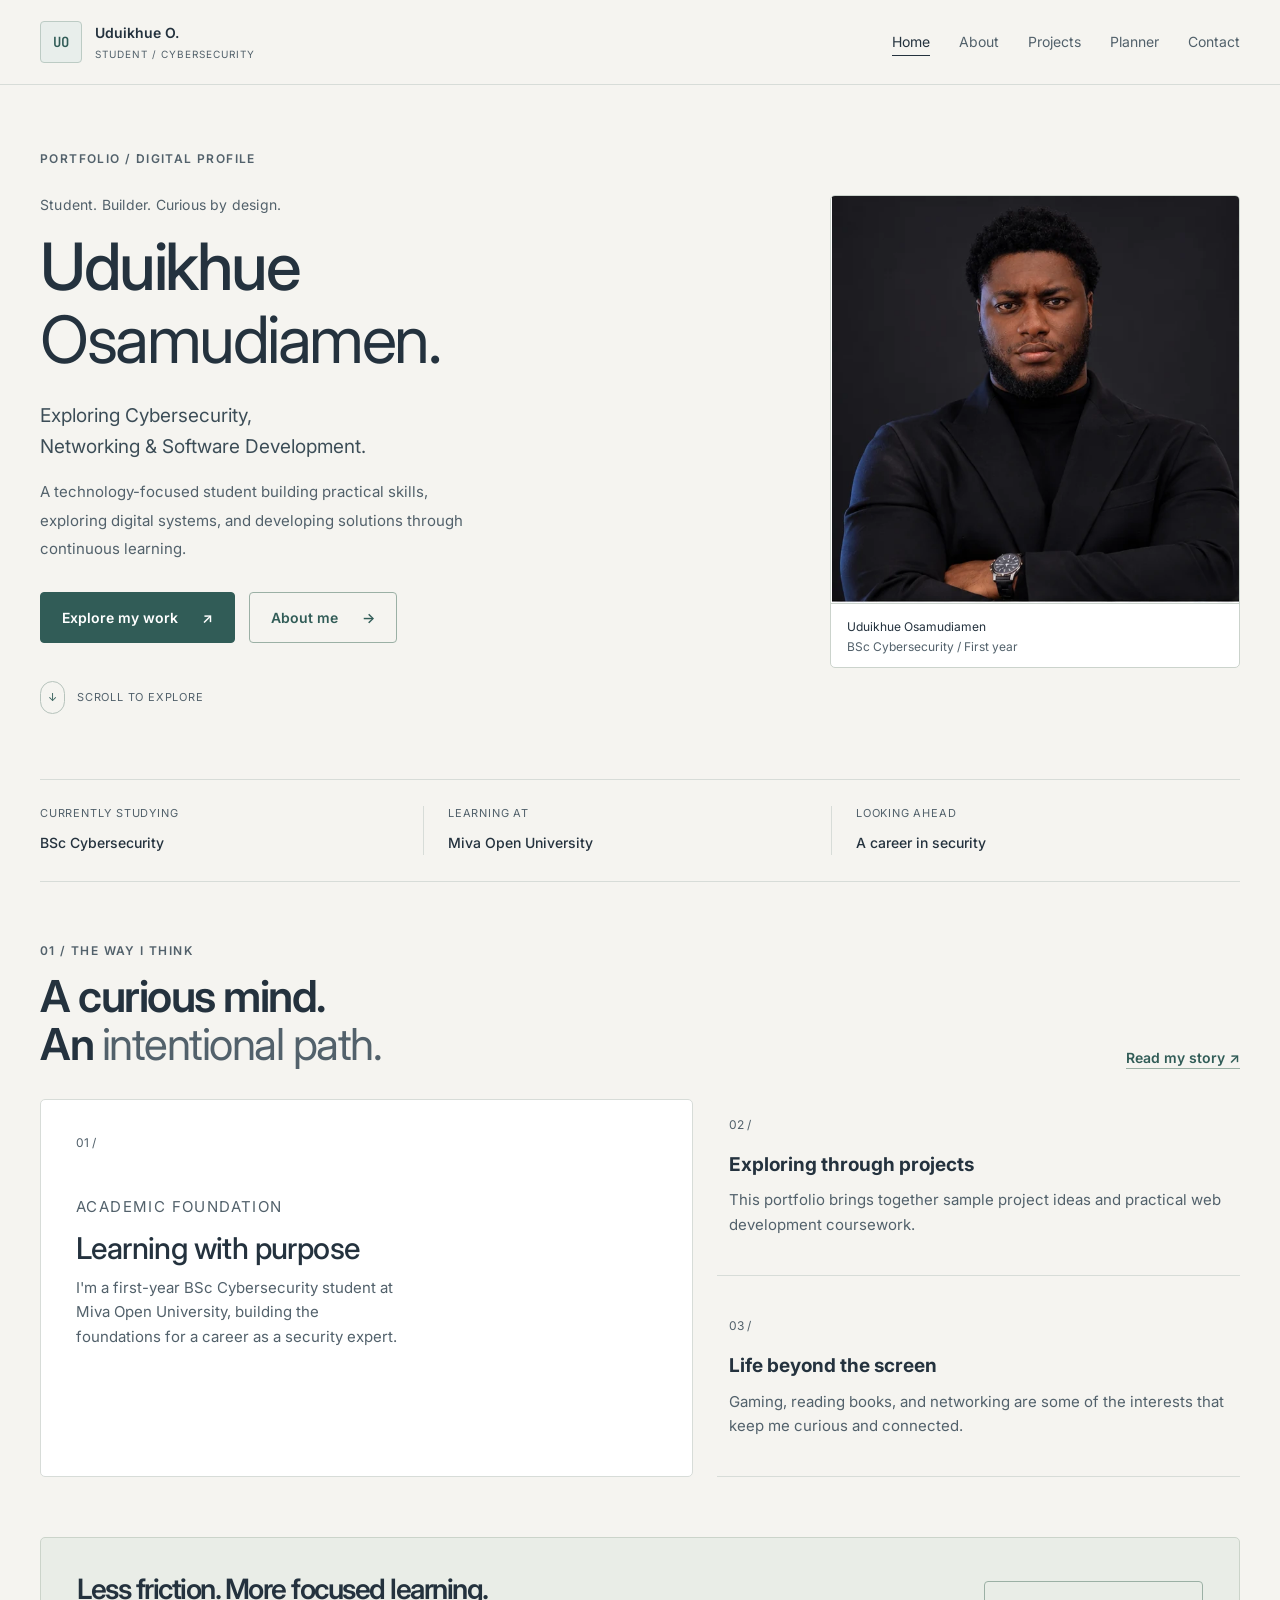
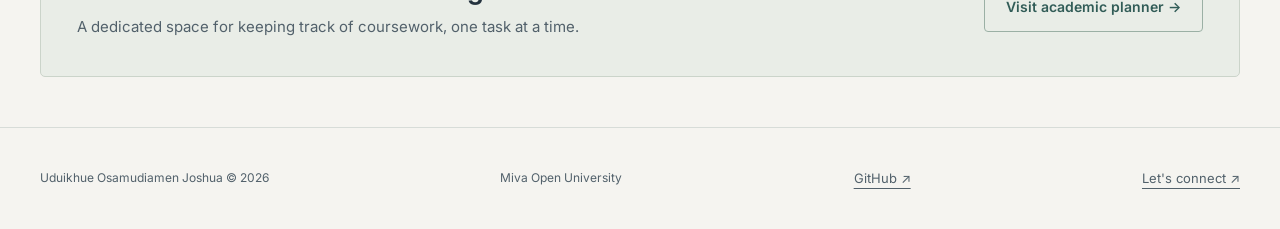
==== index.html @ ddacf97d "Apply a restrained mature portfolio theme while preserving functions" ====
<!DOCTYPE html>
<html lang="en">
  <head>
    <meta charset="UTF-8">
    <meta name="viewport" content="width=device-width, initial-scale=1">
    <meta name="description" content="Meet Uduikhue Osamudiamen Joshua, a cybersecurity student exploring networking and software development.">
    <title>
      Home | Joshua Uduikhue
    </title>
    <link rel="icon" href="assets/favicon.svg" type="image/svg+xml">
    <link rel="canonical" href="https://mylesarc.github.io/uduikhue-portfolio/">
    <meta name="theme-color" content="#f5f4f0">
    <meta property="og:type" content="website">
    <meta property="og:site_name" content="Uduikhue Osamudiamen">
    <meta property="og:title" content="Home | Joshua Uduikhue">
    <meta property="og:description" content="Meet Uduikhue Osamudiamen Joshua, a cybersecurity student exploring networking and software development.">
    <meta property="og:url" content="https://mylesarc.github.io/uduikhue-portfolio/">
    <meta property="og:image" content="https://mylesarc.github.io/uduikhue-portfolio/assets/images/social-preview.png">
    <meta property="og:image:width" content="1200">
    <meta property="og:image:height" content="630">
    <meta property="og:image:alt" content="Uduikhue Osamudiamen — Cybersecurity, Networking and Development">
    <meta name="twitter:card" content="summary_large_image">
    <link rel="stylesheet" href="css/styles.css">
    <link rel="stylesheet" href="css/tech-theme.css?v=20261102b">
    <script src="js/main.js?v=20261102b" defer>
    </script>
    <link rel="stylesheet" href="css/mature-theme.css?v=20261102">
  </head>
  <body class="page-home">
    <a class="skip" href="#main">
      Skip to content
    </a>
    <header class="site-header">
      <div class="wrap header-inner">
        <a class="brand" href="index.html">
          <span class="brand-mark" aria-hidden="true">
            UO
          </span>
          <span>
            <strong>
              Uduikhue O.
            </strong>
            <small>
              Student / Cybersecurity
            </small>
          </span>
        </a>
        <button class="menu-toggle" type="button" aria-expanded="false" aria-controls="navigation">
          Menu
        </button>
        <nav id="navigation" aria-label="Main navigation">
          <a href="index.html" aria-current="page">
            Home
          </a>
          <a href="about.html">
            About
          </a>
          <a href="projects.html">
            Projects
          </a>
          <a href="planner.html">
            Planner
          </a>
          <a href="contact.html">
            Contact
          </a>
        </nav>
      </div>
    </header>
    <main id="main" class="wrap" tabindex="-1">
      <section class="hero tech-hero" aria-labelledby="hero-title">
        <div class="hero-copy">
          <p class="eyebrow">Portfolio / Digital profile</p>
          <p class="intro-name">Student. Builder. Curious by design.</p>
          <h1 id="hero-title">Uduikhue<br><em>Osamudiamen.</em></h1>
          <p class="hero-statement">Exploring Cybersecurity,<br>Networking &amp; Software Development.</p>
          <p class="hero-description">A technology-focused student building practical skills, exploring digital systems, and developing solutions through continuous learning.</p>
          <div class="actions">
            <a class="button" href="projects.html">Explore my work <span aria-hidden="true">&nearr;</span></a>
            <a class="button secondary" href="about.html">About me <span aria-hidden="true">&rarr;</span></a>
          </div>
          <a class="scroll-cue" href="#profile-overview"><span aria-hidden="true">&darr;</span> Scroll to explore</a>
        </div>
        <div class="hero-visual portrait-hero-wrap">
          <div class="portrait-coordinate" aria-hidden="true">PROFILE_01 <span>PERSONAL / 2026</span></div>
          <figure class="portrait-photo hero-portrait">
            <img src="assets/images/portraits/formal-studio.webp" srcset="assets/images/portraits/formal-studio-320.webp 320w, assets/images/portraits/formal-studio.webp 627w" sizes="(max-width: 700px) 90vw, 410px" alt="Portrait of Uduikhue Osamudiamen Joshua in a black blazer, arms folded." width="627" height="627" fetchpriority="high" decoding="async">
            <figcaption><span>Uduikhue Osamudiamen</span><small>BSc Cybersecurity / First year</small></figcaption>
          </figure>
</div>
      </section>
      <div class="meta-strip" id="profile-overview">
        <div>
          <small>
            Currently studying
          </small>
          <strong>
            BSc Cybersecurity
          </strong>
        </div>
        <div>
          <small>
            Learning at
          </small>
          <strong>
            Miva Open University
          </strong>
        </div>
        <div>
          <small>
            Looking ahead
          </small>
          <strong>
            A career in security
          </strong>
        </div>
      </div>
      <section class="section home-explore">
        <div class="section-heading">
          <div>
            <p class="eyebrow">
              01 / The way I think
            </p>
            <h2>
              A curious mind.
              <br>
              An
              <em>
                intentional path.
              </em>
            </h2>
          </div>
          <a class="text-link" href="about.html">
            Read my story
            &nearr;
          </a>
        </div>
        <div class="cards home-bento">
          <article class="card">
            <div class="card-body">
              <div class="card-number">
                01 /
              </div>
              <p class="tile-label">Academic foundation</p>
              <h3>
                Learning with purpose
              </h3>
              <p>
                I'm a first-year BSc Cybersecurity student at Miva Open University, building the foundations for a career as a security expert.
              </p>
            </div>
          </article>
          <article class="card">
            <div class="card-body">
              <div class="card-number">
                02 /
              </div>
              <h3>
                Exploring through projects
              </h3>
              <p>
                This portfolio brings together sample project ideas and practical web development coursework.
              </p>
            </div>
          </article>
          <article class="card">
            <div class="card-body">
              <div class="card-number">
                03 /
              </div>
              <h3>
                Life beyond the screen
              </h3>
              <p>
                Gaming, reading books, and networking are some of the interests that keep me curious and connected.
              </p>
            </div>
          </article>
        </div>
      </section>
      <aside class="callout bottom-space">
        <div>
          <h2>
            Less friction. More focused learning.
          </h2>
          <p>
            A dedicated space for keeping track of coursework, one task at a time.
          </p>
        </div>
        <a class="button" href="planner.html">
          Visit academic planner
          &rarr;
        </a>
      </aside>
    </main>
    <footer class="site-footer">
      <div class="wrap footer-inner">
        <span>
          Uduikhue Osamudiamen Joshua
          &copy;
          2026
        </span>
        <span>
          Miva Open University
        </span>
        <a href="https://github.com/Mylesarc/uduikhue-portfolio" aria-label="View portfolio source on GitHub">GitHub &nearr;</a>
        <a href="contact.html">
          Let's connect
          &nearr;
        </a>
      </div>
    </footer>
  </body>
</html>
---- css/styles.css ----
@font-face {
  font-family: 'Inter';
  src: url('../assets/fonts/Inter-Variable.ttf') format('truetype');
  font-weight: 100 900;
  font-style: normal;
  font-display: swap;
}
@font-face {
  font-family: 'Space Grotesk';
  src: url('../assets/fonts/SpaceGrotesk-Variable.ttf') format('truetype');
  font-weight: 300 700;
  font-style: normal;
  font-display: swap;
}
:root {
  --paper:#f8f7f2;
  --ink:#142f36;
  --muted:#57696c;
  --teal:#12695c;
  --mint:#dcebe4;
  --line:#d9dfd9;
  --white:#fffefa;
  --heading:'Space Grotesk','Segoe UI',Arial,sans-serif;
  --sans:'Inter','Segoe UI',Arial,sans-serif;
}
* {
  box-sizing:border-box;
}
html {
  scroll-behavior:smooth;
}
body {
  margin:0;
  background:var(--paper);
  color:var(--ink);
  font-family:var(--sans);
  line-height:1.65;
}
a {
  color:var(--teal);
  text-underline-offset:5px;
}
button,input,textarea {
  font:inherit;
}
button,a,input,textarea {
  touch-action:manipulation;
}
a:focus-visible,button:focus-visible,input:focus-visible,textarea:focus-visible,summary:focus-visible {
  outline:3px solid #b66529;
  outline-offset:5px;
}
img {
  max-width:100%;
  display:block;
}
button {
  cursor:pointer;
}
button:disabled {
  cursor:not-allowed;
  opacity:.6;
}
.wrap {
  width:min(1160px,calc(100% - 64px));
  margin:auto;
}
.skip {
  position:absolute;
  top:-80px;
  background:var(--ink);
  color:white;
  padding:12px;
  z-index:10;
}
.skip:focus {
  top:8px;
}
.site-header {
  border-bottom:1px solid var(--line);
}
.header-inner {
  min-height:100px;
  display:flex;
  align-items:center;
  justify-content:space-between;
  gap:24px;
}
.brand {
  display:flex;
  align-items:center;
  gap:12px;
  text-decoration:none;
  color:var(--ink);
  line-height:1.3;
}
.brand-mark {
  width:42px;
  height:42px;
  border:1px solid var(--ink);
  display:grid;
  place-items:center;
  font-family:var(--heading);
  font-size:23px;
  border-radius:50%;
}
.brand strong {
  display:block;
  font-size:15px;
}
.brand small {
  font-size:11px;
  letter-spacing:1.4px;
  text-transform:uppercase;
  color:var(--muted);
}
nav {
  display:flex;
  gap:29px;
  align-items:center;
}
nav a {
  font-size:13px;
  text-decoration:none;
  color:var(--muted);
  padding:12px 0;
}
nav a:hover,nav a[aria-current] {
  color:var(--teal);
}
nav a[aria-current] {
  box-shadow:0 2px var(--teal);
}
.menu-toggle {
  display:none;
  border:1px solid var(--line);
  padding:8px 14px;
  background:transparent;
  border-radius:4px;
}
.eyebrow {
  font-size:11px;
  font-weight:700;
  text-transform:uppercase;
  letter-spacing:2px;
  color:var(--teal);
  display:flex;
  align-items:center;
  gap:10px;
}
.eyebrow:before {
  content:'';
  width:24px;
  height:1px;
  background:currentColor;
}
h1,h2,h3,p {
  margin-top:0;
}
h1,h2 {
  font-family:var(--heading);
  font-weight:400;
  line-height:1.1;
  letter-spacing:-1.8px;
}
h1 {
  font-size:clamp(42px,5.8vw,76px);
  margin-bottom:25px;
}
h1 em,h2 em {
  color:var(--teal);
  font-weight:400;
}
h2 {
  font-size:clamp(32px,3.7vw,47px);
  margin-bottom:20px;
}
h3 {
  font-size:19px;
  line-height:1.4;
}
p {
  color:var(--muted);
}
.lead {
  font-size:17px;
  max-width:620px;
  line-height:1.8;
}
.hero {
  display:grid;
  grid-template-columns:1.23fr 1fr;
  gap:76px;
  align-items:center;
  padding:70px 0 66px;
}
.hero h1 {
  max-width:650px;
}
.hero .intro-name {
  font-size:13px;
  color:var(--ink);
  margin-bottom:18px;
}
.hero .lead {
  max-width:510px;
}
.actions {
  display:flex;
  flex-wrap:wrap;
  gap:14px;
  margin-top:30px;
}
.button {
  display:inline-flex;
  align-items:center;
  justify-content:center;
  gap:24px;
  padding:13px 22px;
  background:var(--teal);
  color:white;
  border:1px solid var(--teal);
  border-radius:3px;
  font-size:13px;
  font-weight:600;
  text-decoration:none;
  transition:background .2s,transform .2s;
}
.button:hover {
  background:#0b5147;
  transform:translateY(-2px);
}
.button.secondary {
  background:transparent;
  color:var(--ink);
  border-color:#bdc9c2;
}
.button.secondary:hover {
  background:var(--mint);
}
.portrait-frame {
  background:#e4e9df;
  padding:25px 25px 0;
  border-radius:150px 150px 4px 4px;
  position:relative;
  overflow:hidden;
}
.portrait-frame img {
  width:100%;
  height:350px;
  object-fit:contain;
}
.portrait-caption {
  background:var(--ink);
  padding:19px 20px;
  color:white;
  margin:0 -25px;
  display:flex;
  align-items:center;
  justify-content:space-between;
  gap:12px;
  font-size:12px;
}
.portrait-caption small {
  display:block;
  color:#b9d1c8;
  font-size:10px;
  letter-spacing:1px;
  text-transform:uppercase;
}
.status-dot {
  width:8px;
  height:8px;
  background:#a9cfb5;
  border-radius:50%;
  display:inline-block;
  margin-right:6px;
}
.meta-strip {
  display:grid;
  grid-template-columns:repeat(3,1fr);
  border-top:1px solid var(--line);
  border-bottom:1px solid var(--line);
  padding:25px 0;
  gap:24px;
}
.meta-strip small {
  display:block;
  text-transform:uppercase;
  letter-spacing:1.6px;
  font-size:10px;
  color:var(--muted);
  margin-bottom:4px;
}
.meta-strip strong {
  font-weight:500;
  font-size:14px;
}
.section {
  padding:66px 0;
}
.section-heading {
  display:flex;
  align-items:end;
  justify-content:space-between;
  gap:24px;
  margin-bottom:30px;
}
.section-heading h2 {
  margin-bottom:0;
}
.text-link {
  font-size:13px;
  font-weight:600;
}
.cards {
  display:grid;
  grid-template-columns:repeat(3,1fr);
  gap:24px;
}
.card {
  border:1px solid var(--line);
  background:var(--white);
  border-radius:5px;
  overflow:hidden;
}
.card-body {
  padding:24px;
}
.card-body h3 {
  margin-bottom:10px;
}
.card p {
  font-size:14px;
}
.card img {
  width:100%;
  height:auto;
  aspect-ratio:16/10;
  object-fit:cover;
}
.tag {
  display:inline-block;
  font-size:10px;
  letter-spacing:1px;
  text-transform:uppercase;
  color:var(--teal);
  background:var(--mint);
  padding:4px 8px;
  border-radius:2px;
  margin-bottom:15px;
}
.card-number {
  font-family:var(--heading);
  font-size:30px;
  color:#7c9488;
  margin-bottom:18px;
}
.callout {
  background:var(--ink);
  color:white;
  padding:42px;
  display:flex;
  align-items:center;
  justify-content:space-between;
  gap:24px;
  border-radius:5px;
}
.callout h2 {
  font-size:34px;
  color:white;
  margin-bottom:10px;
}
.callout p {
  color:#c5d5cf;
  margin:0;
  max-width:600px;
}
.callout .button {
  background:#dfede5;
  color:var(--ink);
  border-color:#dfede5;
  white-space:nowrap;
}
.site-footer {
  border-top:1px solid var(--line);
  margin-top:44px;
  padding:28px 0;
}
.footer-inner {
  display:flex;
  justify-content:space-between;
  align-items:center;
  gap:20px;
  font-size:11px;
  color:var(--muted);
}
.footer-inner a {
  color:inherit;
}
.page-intro {
  padding:56px 0 40px;
  max-width:800px;
}
.page-intro h1 {
  font-size:clamp(42px,5vw,62px);
}
.page-intro .lead {
  margin-bottom:0;
}
.two-column {
  display:grid;
  grid-template-columns:1.5fr 1fr;
  gap:48px;
}
.panel {
  background:var(--white);
  border:1px solid var(--line);
  border-radius:5px;
  padding:30px;
}
.panel h2 {
  font-size:29px;
  letter-spacing:-.8px;
}
.panel+.panel {
  margin-top:24px;
}
.plain-list {
  padding-left:20px;
  color:var(--muted);
}
.plain-list li {
  margin:9px 0;
}
.skill-list {
  display:flex;
  flex-wrap:wrap;
  gap:8px;
  list-style:none;
  padding:0;
}
.skill-list li {
  border:1px solid var(--line);
  padding:6px 12px;
  font-size:12px;
  border-radius:3px;
}
.note {
  font-size:12px;
  border-left:2px solid #a17c3d;
  padding:8px 14px;
  background:#f4efe4;
  color:#6a5839;
}
.table-wrap {
  overflow-x:auto;
}
table {
  border-collapse:collapse;
  width:100%;
  font-size:13px;
}
caption {
  text-align:left;
  color:var(--muted);
  padding-bottom:15px;
}
th,td {
  text-align:left;
  border-bottom:1px solid var(--line);
  padding:14px 12px;
  vertical-align:top;
}
th {
  color:var(--teal);
  font-size:11px;
  text-transform:uppercase;
  letter-spacing:.7px;
}
audio {
  width:100%;
  margin:14px 0;
}
.project-grid {
  margin:0 0 30px;
}
.project-grid .card-body {
  padding:26px;
}
.project-details {
  padding:18px 0;
  border-top:1px solid var(--line);
  margin-top:20px;
}
.project-details summary {
  color:var(--teal);
  cursor:pointer;
  font-size:13px;
  font-weight:600;
}
.project-details p {
  margin:14px 0 0;
}
.planner-layout {
  display:grid;
  grid-template-columns:1fr 300px;
  gap:28px;
}
.form-row {
  display:flex;
  gap:12px;
  align-items:end;
}
.field {
  margin-bottom:22px;
  flex:1;
}
.field label {
  display:block;
  font-size:12px;
  font-weight:600;
  margin-bottom:8px;
}
.field input,.field textarea {
  width:100%;
  border:1px solid #7d9189;
  border-radius:3px;
  padding:12px;
  background:var(--white);
  color:var(--ink);
}
.field textarea {
  resize:vertical;
  min-height:140px;
}
.field small {
  display:block;
  color:var(--muted);
  font-size:11px;
  margin-top:7px;
}
.form-row .field {
  margin:0;
}
.empty-state {
  text-align:center;
  border:1px dashed #bccdc2;
  border-radius:4px;
  padding:50px 20px;
  margin-top:28px;
}
.empty-symbol {
  width:48px;
  height:48px;
  display:grid;
  place-items:center;
  background:var(--mint);
  color:var(--teal);
  margin:0 auto 18px;
  border-radius:50%;
  font-size:24px;
}
.empty-state h3 {
  margin-bottom:8px;
}
.empty-state p {
  font-size:13px;
  margin-bottom:0;
}
.step-list {
  counter-reset:steps;
  list-style:none;
  padding:0;
}
.step-list li {
  counter-increment:steps;
  display:flex;
  gap:12px;
  font-size:13px;
  color:var(--muted);
  margin:20px 0;
}
.step-list li:before {
  content:counter(steps,decimal-leading-zero);
  color:var(--teal);
  font-weight:600;
}
.contact-layout {
  display:grid;
  grid-template-columns:.8fr 1.2fr;
  gap:60px;
}
.contact-item {
  padding:20px 0;
  border-bottom:1px solid var(--line);
}
.contact-item small {
  display:block;
  font-size:10px;
  text-transform:uppercase;
  letter-spacing:1.6px;
  color:var(--muted);
  margin-bottom:7px;
}
.contact-item a {
  overflow-wrap:anywhere;
  font-size:14px;
}
.form-grid {
  display:grid;
  grid-template-columns:1fr 1fr;
  gap:18px;
}
.form-grid .field {
  margin-bottom:20px;
}
.contact-form .button {
  margin-top:8px;
}
.phase-label {
  display:inline-block;
  border:1px solid var(--line);
  padding:5px 10px;
  color:var(--muted);
  font-size:10px;
  letter-spacing:.8px;
  text-transform:uppercase;
  margin-bottom:18px;
}
.accent-rule {
  width:50px;
  height:3px;
  background:var(--teal);
  margin-bottom:24px;
}
.bottom-space {
  margin-bottom:50px;
}
@media(min-width:1400px) {
  .hero {
    padding-top:90px;
    padding-bottom:85px;
  }
}
@media(max-width:900px) {
  .wrap {
    width:calc(100% - 40px);
  }
  nav {
    gap:18px;
  }
  .hero {
    gap:32px;
  }
  .portrait-frame img {
    height:290px;
  }
  .cards {
    gap:15px;
  }
  .card-body {
    padding:18px;
  }
  .two-column,.contact-layout {
    gap:28px;
  }
  .planner-layout {
    grid-template-columns:1fr 250px;
  }
  .panel {
    padding:24px;
  }
}
@media(max-width:700px) {
  .header-inner {
    min-height:80px;
    flex-wrap:wrap;
    gap:0;
    padding:16px 0;
  }
  .brand strong {
    font-size:13px;
  }
  .brand small {
    font-size:9px;
  }
  .js .menu-toggle {
    display:block;
  }
  nav {
    display:flex;
    width:100%;
    flex-direction:column;
    align-items:stretch;
    gap:0;
    padding:15px 0 0;
  }
  .js nav {
    display:none;
  }
  .js nav.is-open {
    display:flex;
  }
  nav a {
    padding:12px;
  }
  nav a[aria-current] {
    box-shadow:none;
    background:var(--mint);
    border-radius:3px;
  }
  .hero {
    grid-template-columns:1fr;
    padding:42px 0;
    gap:36px;
  }
  .hero h1 {
    font-size:52px;
  }
  .hero .lead {
    font-size:16px;
  }
  .portrait-frame {
    max-width:380px;
    width:100%;
    margin:auto;
  }
  .portrait-frame img {
    height:280px;
  }
  .meta-strip {
    grid-template-columns:1fr;
    gap:18px;
    padding:24px 0;
  }
  .meta-strip>div {
    display:flex;
    justify-content:space-between;
    gap:16px;
  }
  .meta-strip small {
    margin:0;
  }
  .section {
    padding:42px 0;
  }
  .section-heading {
    align-items:start;
    flex-direction:column;
    gap:16px;
  }
  .cards,.two-column,.planner-layout,.contact-layout {
    grid-template-columns:1fr;
  }
  .cards {
    gap:20px;
  }
  .callout {
    padding:28px;
    flex-direction:column;
    align-items:start;
  }
  .footer-inner {
    flex-direction:column;
    align-items:start;
    gap:8px;
  }
  .page-intro {
    padding:38px 0 30px;
  }
  .page-intro h1 {
    font-size:44px;
  }
  .form-grid {
    grid-template-columns:1fr;
    gap:0;
  }
  .form-row {
    align-items:stretch;
    flex-direction:column;
  }
  .form-row .button {
    align-self:start;
  }
  .contact-layout {
    gap:30px;
  }
  .wrap {
    width:calc(100% - 36px);
  }
  .panel {
    padding:22px;
  }
  .brand-mark {
    width:36px;
    height:36px;
  }
  .lead {
    font-size:16px;
  }
}
@media(prefers-reduced-motion:reduce) {
  html {
    scroll-behavior:auto;
  }
  *,*:before,*:after {
    transition:none!important;
    animation:none!important;
  }
  .button:hover {
    transform:none;
  }
}
/* Task management and accessible form feedback. */
[hidden] {
  display:none!important;
}
.field-error {
  color:#9e382d;
  font-size:12px;
  line-height:1.5;
  margin:7px 0 0;
  overflow-wrap:anywhere;
}
.field-error:empty,.form-status:empty {
  display:none;
}
[aria-invalid="true"] {
  border-color:#9e382d!important;
  background:#fffaf7!important;
}
.form-status {
  color:var(--teal);
  font-size:13px;
  margin:18px 0 0;
  overflow-wrap:anywhere;
}
.task-summary {
  font-size:12px;
  margin:25px 0 12px;
  color:var(--muted);
}
.task-list {
  list-style:none;
  padding:0;
  margin:0;
}
.task-row {
  display:flex;
  align-items:center;
  justify-content:space-between;
  gap:16px;
  border-top:1px solid var(--line);
  padding:18px 0;
}
.task-label {
  display:flex;
  align-items:start;
  gap:12px;
  min-width:0;
  cursor:pointer;
  font-size:14px;
  flex:1;
}
.task-label input {
  accent-color:var(--teal);
  width:18px;
  height:18px;
  margin:3px 0 0;
  flex-shrink:0;
}
.task-label span {
  overflow-wrap:anywhere;
  min-width:0;
}
.is-complete .task-label span {
  text-decoration:line-through;
  color:var(--muted);
}
.delete-task {
  background:transparent;
  color:#8c3d32;
  border:1px solid #d9c8c0;
  border-radius:3px;
  padding:8px 12px;
  font-size:12px;
  flex-shrink:0;
}
.delete-task:hover {
  background:#f7eae4;
}
@media(max-width:700px) {
  .task-row {
    gap:10px;
  }
  .delete-task {
    padding:8px;
  }
  .form-status {
    font-size:12px;
  }
}
/* Keep project headings semantic without changing the card typography. */
.card-body h2 {
  font-family:var(--sans);
  font-size:19px;
  font-weight:700;
  line-height:1.4;
  letter-spacing:normal;
  margin-bottom:10px;
}
.planner-layout>.panel {
  margin-top:0;
  align-self:start;
}

/* AI photography: local, compressed assets with honest contextual captions. */
.hero-visual { min-width: 0; }
.feature-photo { margin: 0; border-radius: 110px 110px 4px 4px; overflow: hidden; background: var(--ink); }
.feature-photo img { width: 100%; height: auto; aspect-ratio: 4 / 3; object-fit: cover; object-position: center; }
.feature-photo figcaption { padding: 18px 22px; color: white; font-size: 13px; }
.feature-photo figcaption small { display: block; margin-top: 4px; color: #c5d5cf; font-size: 10px; letter-spacing: 1px; text-transform: uppercase; }
.student-photo-note { display: flex; align-items: center; gap: 12px; margin-top: 17px; }
.student-photo-note img { width: 48px; height: 48px; border-radius: 50%; object-fit: cover; background: var(--mint); flex-shrink: 0; }
.student-photo-note strong { display: block; font-size: 12px; font-weight: 600; }
.student-photo-note small { display: block; font-size: 11px; color: var(--muted); }
.section-photo { margin: 0 0 24px; }
.section-photo img { width: 100%; height: auto; aspect-ratio: 16 / 10; object-fit: cover; border-radius: 4px; }
.section-photo figcaption { font-size: 10px; color: var(--muted); margin-top: 8px; letter-spacing: .4px; }
.contact-layout .section-photo { margin-top: 25px; }
@media (max-width: 700px) {
  .hero-visual { width: 100%; max-width: 420px; margin-inline: auto; }
  .feature-photo { border-radius: 70px 70px 4px 4px; }
  .feature-photo figcaption { padding: 16px 20px; }
}

/* Supplied identity portraits, with square framing to preserve the whole face. */
.portrait-photo { margin: 0 0 26px; border: 1px solid #c1ccd2; border-radius: 14px; overflow: hidden; background: #090e18; box-shadow: 0 12px 28px rgb(9 14 24 / 8%); }
.portrait-photo img { display: block; width: 100%; height: auto; aspect-ratio: 1; object-fit: contain; object-position: center; transition: transform .35s ease; }
.portrait-photo figcaption { padding: 16px 20px; color: #f8fafc; font-size: 12px; line-height: 1.6; }
.portrait-photo figcaption small { display: block; color: #b4c2d4; font-size: 10px; margin-top: 4px; }
.portrait-hero-wrap { position: relative; isolation: isolate; width: 100%; max-width: 430px; margin-left: auto; }
.portrait-hero-wrap::before { content: ''; position: absolute; inset: 4% -4%; z-index: -1; border-radius: 50%; background: radial-gradient(ellipse, rgb(56 189 248 / 20%), transparent 70%); }
.hero-portrait { margin-bottom: 0; border-color: #b4cbd8; }
.hero h1 { font-size: clamp(42px, 4.6vw, 64px); line-height: 1.08; }
.hero h1 em { font-style: normal; }
.skills-panel { background: #151d2b; --line: #344155; --muted: #b4c2d4; color: #f8fafc; }
.skills-panel h2 { color: #f8fafc; }
.skills-panel .note { background: #203144; border-color: #38bdf8; color: #d6e4f1; }
.skills-panel .portrait-photo { border-color: #344155; box-shadow: none; }
.skills-panel .skill-list { color: #e1edf6; }
.contact-layout .portrait-photo { max-width: 400px; margin-top: 25px; }
.portrait-reveal { transition: opacity .65s ease, transform .65s ease; }
.portrait-reveal.is-pending { opacity: 0; transform: translateY(16px); }
@media (hover: hover) and (pointer: fine) {
  .portrait-photo:hover img { transform: scale(1.012); }
}
@media (max-width: 1000px) and (min-width: 701px) {
  .hero { gap: 30px; grid-template-columns: 1.15fr 1fr; }
  .portrait-photo figcaption { padding: 13px 16px; }
}
@media (max-width: 700px) {
  .portrait-hero-wrap { max-width: 380px; margin-inline: auto; }
  .hero h1 { font-size: clamp(40px, 10.8vw, 52px); }
  .portrait-photo { border-radius: 10px; }
  .contact-layout .portrait-photo { max-width: 380px; }
}
@media (prefers-reduced-motion: reduce) {
  .portrait-reveal, .portrait-reveal.is-pending { opacity: 1; transform: none; transition: none; }
  .portrait-photo img, .portrait-photo:hover img { transform: none; transition: none; }
}

/* Secondary portraits support the biography without overwhelming its text. */
.two-column .portrait-photo { max-width: 380px; margin-inline: auto; }
---- css/tech-theme.css ----
/* Premium workspace theme. Existing layout and functional selectors remain intact. */
@font-face {
  font-family: 'JetBrains Mono';
  src: url('../assets/fonts/JetBrainsMono-Variable.ttf') format('truetype');
  font-weight: 100 800;
  font-style: normal;
  font-display: swap;
}
:root {
  color-scheme: dark;
  --paper: #070b14;
  --white: #0d1422;
  --ink: #f8fafc;
  --muted: #94a3b8;
  --teal: #38bdf8;
  --mint: #122c40;
  --line: rgba(148,163,184,.16);
  --surface: #131e30;
  --cyan: #22d3ee;
  --mono: 'JetBrains Mono', 'Cascadia Code', Consolas, monospace;
  --radius: 14px;
}
body {
  background: radial-gradient(ellipse at 84% 4%, rgb(21 62 97 / 17%), transparent 32%), var(--paper);
  -webkit-font-smoothing: antialiased;
}
::selection { background: #285c80; color: white; }
.wrap { width: min(1200px, calc(100% - 80px)); }
a { transition: color .2s ease; }
a:hover { color: #a5e9ff; }
h1,h2,h3 { color: var(--ink); }
h1,h2 { font-weight: 500; letter-spacing: -1.8px; }
h1 em,h2 em { color: var(--teal); font-style: normal; }
h2 { font-size: clamp(30px, 3.5vw, 44px); }
p { color: var(--muted); }
a:focus-visible,button:focus-visible,input:focus-visible,textarea:focus-visible,summary:focus-visible { outline-color: var(--cyan); }
.site-header { border-color: var(--line); background: rgb(7 11 20 / 88%); }
.header-inner { min-height: 92px; }
.brand { gap: 13px; }
.brand-mark { border-radius: 9px; background: #101e2e; color: var(--teal); border-color: #26405a; font: 600 14px var(--mono); }
.brand strong { font-size: 14px; font-weight: 600; }
.brand small { font: 9px var(--mono); letter-spacing: 1.4px; margin-top: 5px; display: block; }
nav { gap: 29px; }
nav a { font-size: 12px; position: relative; }
nav a[aria-current] { color: var(--ink); box-shadow: none; }
nav a[aria-current]::after { content: ''; width: 4px; height: 4px; border-radius: 50%; background: var(--teal); position: absolute; bottom: 3px; left: calc(50% - 2px); }
.menu-toggle { background: #101a2a; border-color: #31435a; color: var(--ink); }
.eyebrow,.tile-label,.phase-label { font-family: var(--mono); }
.eyebrow { font-size: 10px; letter-spacing: 1.8px; color: var(--teal); }
.eyebrow::before { width: 18px; background: var(--teal); }
.button { background: var(--teal); border-color: var(--teal); color: #06121f; border-radius: 6px; min-height: 48px; font-size: 12px; padding: 13px 21px; }
.button:hover { background: #7dd3fc; border-color: #7dd3fc; color: #06121f; transform: translateY(-2px); box-shadow: 0 7px 22px rgb(56 189 248 / 12%); }
.button.secondary { background: rgb(19 30 48 / 45%); border-color: #35445b; color: #d6e3f3; }
.button.secondary:hover { background: #18263b; color: white; }
.button:disabled { box-shadow: none; transform: none; }
.text-link { color: #b1dff7; font-size: 12px; text-decoration-color: #315674; }
/* Hero: editorial identity beside portrait and a static profile terminal. */
.tech-hero { position: relative; isolation: isolate; grid-template-columns: 1.35fr 1fr; gap: 70px; padding: 65px 0 52px; align-items: center; }
.tech-hero::before { content: ''; pointer-events: none; position: absolute; z-index: -1; inset: -30px -20px 0; background-image: linear-gradient(rgb(109 168 208 / 4%) 1px, transparent 1px), linear-gradient(90deg, rgb(109 168 208 / 4%) 1px, transparent 1px); background-size: 48px 48px; mask-image: radial-gradient(ellipse at 70% 35%, black, transparent 73%); animation: technical-grid 24s linear infinite alternate; }
@keyframes technical-grid { from { background-position: 0 0; } to { background-position: 0 24px; } }
.hero-copy { min-width: 0; }
.hero-copy .intro-name { font-family: var(--mono); color: #92a3bb; font-size: 10px; margin: 25px 0 14px; letter-spacing: .2px; }
.tech-hero h1 { font-size: clamp(46px, 5.5vw, 75px); font-weight: 500; line-height: 1.02; letter-spacing: -3px; margin-bottom: 25px; }
.tech-hero h1 em { background: linear-gradient(110deg, #e5f5ff 15%, #38bdf8 95%); background-clip: text; -webkit-background-clip: text; color: transparent; }
.hero-statement { font-size: clamp(16px, 1.6vw, 20px); line-height: 1.6; color: #c3d1e2; max-width: 530px; margin-bottom: 16px; }
.hero-description { font-size: 13px; line-height: 1.9; max-width: 455px; color: #8c9db4; }
.tech-hero .actions { margin-top: 28px; }
.scroll-cue { display: inline-flex; align-items: center; gap: 12px; font: 9px var(--mono); text-transform: uppercase; letter-spacing: 1.5px; color: #8a9cb3; text-decoration: none; margin-top: 38px; }
.scroll-cue span { width: 25px; height: 33px; border: 1px solid #314057; border-radius: 20px; display: grid; place-items: center; color: #b0ddf7; }
.portrait-hero-wrap { max-width: 410px; }
.portrait-hero-wrap::before { inset: -2% -5%; background: radial-gradient(ellipse, rgb(30 122 207 / 24%), transparent 67%); }
.portrait-coordinate { display: flex; justify-content: space-between; color: #6f90b0; font: 8px var(--mono); letter-spacing: 1.2px; margin: 0 2px 10px; }
.portrait-coordinate span { color: #8390a5; }
.portrait-photo { border-color: #27364c; background: #0d1422; border-radius: 10px; box-shadow: 0 20px 45px rgb(0 0 0 / 18%); }
.hero-portrait { position: relative; border-color: #33435b; border-radius: 12px; }
.hero-portrait img { border-bottom: 1px solid #2c3b50; }
.portrait-photo figcaption { color: #d3e0ee; font-size: 11px; }
.hero-portrait figcaption { display: flex; justify-content: space-between; align-items: center; gap: 12px; font-size: 10px; padding: 13px 16px; }
.hero-portrait figcaption small { color: #9bb0c7; font: 8px var(--mono); margin: 0; }
.identity-terminal { background: rgb(13 20 34 / 78%); border: 1px solid #233047; border-radius: 8px; margin-top: 16px; overflow: hidden; }
.terminal-bar { display: flex; align-items: center; justify-content: space-between; padding: 10px 14px; border-bottom: 1px solid var(--line); }
.terminal-bar>span { display: flex; gap: 5px; }
.terminal-bar i { width: 5px; height: 5px; background: #40516a; border-radius: 50%; }
.terminal-bar i:last-child { background: #3a7396; }
.terminal-bar small { font: 9px var(--mono); color: #8193ac; }
.identity-terminal dl { margin: 0; padding: 13px 15px; }
.identity-terminal dl>div { display: grid; grid-template-columns: 54px 1fr; gap: 10px; margin: 5px 0; font: 9px/1.6 var(--mono); }
.identity-terminal dt { color: #8196af; }
.identity-terminal dd { color: #b6cee4; margin: 0; overflow-wrap: anywhere; }
.identity-terminal dl>div:last-child dd { color: var(--cyan); }
.terminal-cursor { color: #6cb8df; padding-left: 4px; }
.meta-strip { border-color: var(--line); padding: 26px 0; }
.meta-strip>div { border-right: 1px solid var(--line); padding-right: 20px; }
.meta-strip>div:last-child { border-right: 0; }
.meta-strip small { font: 8px var(--mono); letter-spacing: 1.7px; margin-bottom: 9px; }
.meta-strip strong { color: #d3dfed; font-size: 12px; }
.section { padding: 76px 0; }
/* Different scales and open negative space keep the page from becoming a card wall. */
.home-bento { grid-template-columns: 1.25fr 1fr; grid-template-rows: auto auto; gap: 18px; }
.home-bento .card { position: relative; background: #0d1422; border-color: #25334b; border-radius: 12px; }
.home-bento .card:first-child { grid-row: span 2; background: radial-gradient(ellipse at 90% 0, #133352, #0d1422 65%); }
.home-bento .card:first-child::after { content: '</>'; position: absolute; bottom: 22px; right: 28px; font: 80px var(--mono); color: rgb(56 189 248 / 8%); pointer-events: none; }
.home-bento .card:first-child .card-body { padding: 35px; }
.home-bento .card:not(:first-child) { border-width: 0 0 1px; background: transparent; border-radius: 0; }
.home-bento .card:not(:first-child) .card-body { padding: 18px 12px 22px; }
.card-number { color: #6f8aa8; font: 11px var(--mono); margin-bottom: 20px; }
.tile-label { font-size: 9px; text-transform: uppercase; letter-spacing: 1.4px; color: #7fb4d6; margin: 45px 0 10px; }
.home-bento .card:first-child h3 { font: 500 30px/1.2 var(--heading); max-width: 310px; letter-spacing: -.6px; }
.home-bento .card:first-child p:last-child { max-width: 330px; }
.card { background: #0d1422; border-color: #26364e; border-radius: 12px; }
.card h2,.card h3 { color: #e1ebf7; }
.card p { font-size: 13px; }
.callout { position: relative; overflow: hidden; background: radial-gradient(ellipse at 85% 25%, #123353, #0d1727 65%); border: 1px solid #29415a; border-radius: 12px; padding: 42px; }
.callout::after { content: '+'; font: 140px var(--mono); color: rgb(56 189 248 / 6%); position: absolute; right: 22%; pointer-events: none; }
.callout h2 { color: #edf5ff; font-size: 30px; }
.callout p { color: #9aaec6; font-size: 13px; }
.callout .button { background: #19394f; color: #c5edff; border-color: #31536b; }
.site-footer { border-color: var(--line); margin-top: 50px; padding: 32px 0; }
.footer-inner { color: #8a9bb3; font-size: 10px; }
.footer-inner>span:nth-child(2) { font-family: var(--mono); font-size: 9px; }
.page-intro { padding: 58px 0 46px; }
.page-intro h1 { font-size: clamp(40px, 4.8vw, 62px); max-width: 850px; }
.page-intro .lead { font-size: 15px; color: #9caec4; }
.panel { background: linear-gradient(140deg, #101a2a, #0d1422); border-color: #28364b; border-radius: 12px; }
.panel h2 { font-weight: 500; font-size: 27px; }
.panel p { font-size: 13px; line-height: 1.85; }
.two-column { grid-template-columns: 1.35fr 1fr; gap: 30px; }
.biography-panel { background: transparent; border: 0; padding: 0 18px 28px 0; }
.two-column .biography-panel .portrait-photo { max-width: 430px; margin: 0 0 28px; }
.skills-panel { --line: #344155; background: radial-gradient(ellipse at top, #152d45, #101b2b 65%); }
.skills-panel .portrait-photo { max-width: 320px; }
.skill-list li { color: #bcd4ec; background: #112237; border-color: #314862; font: 10px var(--mono); }
.note,.skills-panel .note { color: #b4cce0; background: #10283a; border-color: #38bdf8; font-size: 11px; }
.plain-list { color: #acbdd1; font-size: 13px; }
caption { color: #9aadc4; font-size: 12px; }
th { color: #a2d7f4; font: 9px var(--mono); }
td { color: #b4c5d9; font-size: 12px; }
.tag { background: #132b3f; color: #8fdcff; font: 9px var(--mono); letter-spacing: .5px; }
.project-grid { grid-template-columns: 1.2fr 1fr; align-items: start; gap: 24px; }
.project-grid .card:first-child { grid-row: span 2; }
.project-grid .card:first-child img { aspect-ratio: 5/4; }
.project-grid .card:first-child .card-body { padding: 32px; }
.project-grid .card:first-child h2 { font-size: 26px; font-weight: 500; }
.project-grid .card:not(:first-child) { display: grid; grid-template-columns: .65fr 1fr; }
.project-grid .card:not(:first-child) img { height: 100%; aspect-ratio: auto; min-height: 220px; object-fit: cover; }
.project-grid .card:not(:first-child) .card-body { padding: 22px; }
.project-grid .card:not(:first-child) h2 { font-size: 17px; }
.project-details { border-color: var(--line); }
.project-details summary { color: #8dd7fc; font-size: 11px; }
.phase-label { color: #91acc6; border-color: #31445d; font-size: 8px; letter-spacing: 1px; }
.field label { color: #c4d3e5; font-size: 11px; }
.field input,.field textarea { background: #080f1b; border-color: #52657e; color: #ecf4ff; border-radius: 6px; padding: 13px; font-size: 13px; }
.field input::placeholder,.field textarea::placeholder { color: #8091a9; }
.field small { color: #93a6bd; font-size: 10px; }
.field-error { color: #ffb6ab; }
[aria-invalid='true'] { background: #281821!important; border-color: #e68681!important; }
.form-status { color: #8cdfff; }
.empty-state { background: #0a1320; border-color: #304961; padding: 45px 20px; }
.empty-symbol { background: #122e42; color: #8cdbff; }
.empty-state h3 { color: #c5d9ed; font-size: 16px; }
.task-row { border-color: var(--line); }
.task-label { color: #d9e6f5; }
.is-complete .task-label span { color: #8c9db3; }
.task-label input { accent-color: #38bdf8; }
.delete-task { background: #221d2b; color: #f1b8bb; border-color: #684c5a; }
.delete-task:hover { background: #352332; }
.task-summary { font-family: var(--mono); font-size: 10px; }
.section-photo figcaption { color: #94a6bc; }
.contact-item small { font-family: var(--mono); color: #90a4be; font-size: 9px; }
.contact-item a { color: #b1dcf5; }
.contact-item>span { color: #c3d2e5; font-size: 13px; }
.step-list li { color: #9eafc4; font-size: 12px; }
.step-list li::before { color: #73ccf5; font-family: var(--mono); }
.accent-rule { background: linear-gradient(90deg, #38bdf8, #22d3ee); height: 2px; }
.skip { color: #06121f; background: #7dd3fc; }
@media(min-width:1400px) { .tech-hero { padding-block: 80px 65px; } }
@media(max-width:1050px) and (min-width:701px) {
  .wrap { width: calc(100% - 56px); }
  .tech-hero { grid-template-columns: 1.1fr 1fr; gap: 35px; }
  .tech-hero h1 { font-size: clamp(42px, 5.3vw, 60px); letter-spacing: -2px; }
  .hero-statement { font-size: 16px; }
  .hero-portrait figcaption { display: block; }
  .hero-portrait figcaption small { margin-top: 4px; }
  .identity-terminal dl>div { font-size: 7px; grid-template-columns: 44px 1fr; }
  .project-grid .card:not(:first-child) { display: block; }
  .project-grid .card:not(:first-child) img { height: auto; min-height: 0; aspect-ratio: 16/9; }
  .contact-layout { gap: 30px; }
}
@media(max-width:700px) {
  .wrap { width: calc(100% - 40px); }
  .header-inner { min-height: 78px; padding: 18px 0; }
  .brand strong { font-size: 12px; }
  .brand small { font-size: 8px; letter-spacing: 1px; }
  .brand-mark { width: 34px; height: 34px; font-size: 11px; }
  nav a { padding: 12px; }
  nav a[aria-current] { background: #152b41; color: white; }
  nav a[aria-current]::after { display: none; }
  .tech-hero { grid-template-columns: 1fr; padding: 38px 0 35px; gap: 38px; }
  .tech-hero::before { inset: 0 -10px; }
  .hero-copy .intro-name { margin-top: 23px; font-size: 9px; }
  .tech-hero h1 { font-size: clamp(34px, 9.1vw, 63px); letter-spacing: -1.6px; line-height: 1.08; }
  .hero-statement { font-size: 16px; }
  .hero-description { font-size: 12px; }
  .tech-hero .actions { gap: 10px; }
  .button { font-size: 11px; gap: 15px; padding: 12px 17px; }
  .scroll-cue { margin-top: 26px; }
  .portrait-hero-wrap { max-width: 380px; }
  .hero-portrait figcaption { display: block; }
  .hero-portrait figcaption small { margin-top: 3px; }
  .identity-terminal dl>div { font-size: 8px; }
  .meta-strip { gap: 20px; }
  .meta-strip>div { border: 0; padding: 0; align-items: center; }
  .meta-strip small { font-size: 8px; margin: 0; letter-spacing: 1px; }
  .meta-strip strong { font-size: 11px; text-align: right; }
  .home-bento,.project-grid,.two-column { grid-template-columns: 1fr; }
  .home-bento .card:first-child { grid-row: auto; }
  .home-bento .card:first-child .card-body { padding: 28px; }
  .tile-label { margin-top: 25px; }
  .section { padding: 45px 0; }
  .section-heading { gap: 18px; }
  .callout { padding: 28px; gap: 24px; }
  .callout h2 { font-size: 26px; }
  .page-intro { padding: 38px 0 30px; }
  .page-intro h1 { font-size: 38px; letter-spacing: -1.5px; }
  .biography-panel { padding: 0 0 20px; }
  .two-column .biography-panel .portrait-photo { margin-inline: auto; }
  .project-grid .card:first-child { grid-row: auto; }
  .project-grid .card:not(:first-child) { display: block; }
  .project-grid .card:not(:first-child) img { height: auto; aspect-ratio: 16/10; min-height: 0; }
  .project-grid .card:first-child img { aspect-ratio: 16/10; }
  .project-grid .card:first-child .card-body { padding: 24px; }
  .project-grid .card:first-child h2 { font-size: 23px; }
  .portrait-photo { border-radius: 10px; }
  .contact-layout .portrait-photo { max-width: 360px; margin-inline: auto; }
  .panel { padding: 24px; }
  th,td { padding: 12px 7px; }
  .footer-inner { gap: 14px; }
}
@media(prefers-reduced-motion:reduce) {
  .tech-hero::before { animation: none; }
  .button:hover { transform: none; }
  .portrait-photo:hover img { transform: none; }
}
/* Readability and contact flow refinements. Source order puts the form first. */
.contact-details { grid-column: 1; grid-row: 1; }
.contact-message { grid-column: 2; grid-row: 1; }
.footer-inner { flex-wrap: wrap; gap: 18px; }
.footer-inner a { font-size: 13px; padding-block: 8px; }
.panel p,.card p,.plain-list,.callout p { font-size: 15px; }
.note,.skills-panel .note,.project-details summary { font-size: 13px; }
.field label { font-size: 14px; }
.field input,.field textarea { font-size: 16px; }
.field small,.field-error { font-size: 13px; }
.phase-label,.tag,.skill-list li { font-size: 11px; }
.text-link,.button { font-size: 14px; }
.contact-item small,.step-list li,.task-summary { font-size: 13px; }
.project-grid .card:first-child img { aspect-ratio: 16/10; }
@media(max-width:900px) {
  .contact-message,.contact-details { grid-column: auto; grid-row: auto; }
}
@media(max-width:700px) {
  .contact-message,.contact-details { grid-column: auto; grid-row: auto; }
  .hero-description { font-size: 15px; }
  .hero-portrait figcaption,.portrait-photo figcaption { font-size: 12px; }
  .meta-strip small { font-size: 10px; }
  .meta-strip strong { font-size: 13px; }
  .project-grid .card:not(:first-child) h2 { font-size: 23px; }
  .footer-inner { font-size: 12px; }
  th { font-size: 10px; }
  td { font-size: 13px; }
}
---- css/mature-theme.css ----
/* Quiet editorial theme. Layout and interactive selectors remain compatible. */
:root {
  color-scheme: light;
  --paper: #f5f4f0;
  --white: #ffffff;
  --ink: #24323e;
  --muted: #52616b;
  --teal: #315c57;
  --mint: #e8eeeb;
  --line: #d7dcd8;
  --surface: #efefea;
  --cyan: #315c57;
  --heading: 'Inter', 'Segoe UI', Arial, sans-serif;
}
body { background: var(--paper); color: var(--ink); }
::selection { background: #d4e2dc; color: #24323e; }
h1,h2,h3,h4 { color: var(--ink); font-family: var(--heading); }
h1,h2 { font-weight: 600; letter-spacing: -1.5px; }
h1 em,h2 em { color: #52616b; }
p,.panel p,.card p,.callout p,.plain-list { color: var(--muted); }
a { color: #315c57; }
a:hover { color: #213f3c; }
a:focus-visible,button:focus-visible,input:focus-visible,textarea:focus-visible,summary:focus-visible { outline: 3px solid #315c57; outline-offset: 4px; }
.site-header { background: var(--paper); border-bottom: 1px solid var(--line); backdrop-filter: none; }
.header-inner { min-height: 84px; }
.brand { color: var(--ink); }
.brand-mark { background: #e8eeeb; color: #315c57; border: 1px solid #bccbc4; border-radius: 4px; box-shadow: none; }
.brand small { color: #52616b; font-family: var(--sans); font-size: 10px; letter-spacing: 1px; }
nav a { color: #52616b; font-size: 14px; }
nav a[aria-current] { color: #24323e; text-decoration: underline; text-underline-offset: 8px; }
nav a[aria-current]::after { display: none; }
.menu-toggle { color: #24323e; background: transparent; border-color: #a7b4ad; border-radius: 4px; }
.eyebrow { color: #52616b; font: 600 12px/1.5 var(--sans); letter-spacing: 1.4px; }
.eyebrow::before { display: none; }
.button { background: #315c57; border-color: #315c57; color: white; border-radius: 4px; font-weight: 600; transition: background-color .15s ease; }
.button:hover { color: white; background: #244641; border-color: #244641; transform: none; box-shadow: none; }
.button.secondary,.callout .button { background: transparent; color: #315c57; border-color: #9bb0a5; }
.button.secondary:hover,.callout .button:hover { background: #e4ebe6; color: #244641; border-color: #315c57; }
.text-link { color: #315c57; text-decoration-color: #9bb0a5; }
.tech-hero { gap: 64px; padding: 65px 0; }
.tech-hero::before,.portrait-hero-wrap::before,.callout::after,.home-bento .card:first-child::after { display: none; }
.tech-hero h1 { font-size: clamp(40px,5.1vw,68px); letter-spacing: -2.5px; line-height: 1.12; }
.tech-hero h1 em { color: #24323e; background: none; -webkit-text-fill-color: currentColor; }
.hero-copy .intro-name { color: #52616b; font-family: var(--sans); font-size: 14px; }
.hero-statement { color: #3c4d57; font-size: 19px; }
.hero-description { color: #52616b; font-size: 15px; }
.scroll-cue { font-family: var(--sans); color: #52616b; font-size: 11px; letter-spacing: .8px; }
.scroll-cue span { border-color: #b6c3bc; color: #315c57; }
.portrait-coordinate { display: none; }
.portrait-photo,.hero-portrait { border: 1px solid #cbd3cc; background: white; border-radius: 5px; box-shadow: none; }
.portrait-photo img,.portrait-photo:hover img { filter: none; transform: none; }
.portrait-photo figcaption { color: #52616b; font-size: 12px; }
.hero-portrait img { border-bottom-color: #cbd3cc; }
.hero-portrait figcaption { display: block; color: #24323e; }
.hero-portrait figcaption small { display: block; margin-top: 3px; color: #52616b; font: 12px var(--sans); }
.portrait-reveal,.portrait-reveal.is-pending { opacity: 1; transform: none; transition: none; }
.meta-strip { border-color: var(--line); }
.meta-strip>div { border-color: var(--line); }
.meta-strip small,.meta-strip strong { color: #52616b; font-family: var(--sans); }
.meta-strip small { font-size: 11px; letter-spacing: .8px; }
.meta-strip strong { color: #24323e; font-size: 14px; }
.section { padding: 60px 0; }
.home-bento { gap: 24px; }
.home-bento .card,.home-bento .card:first-child,.home-bento .card:not(:first-child),.card { background: transparent; border-color: var(--line); border-radius: 5px; box-shadow: none; }
.home-bento .card:first-child { background: white; }
.home-bento .card:not(:first-child) { border-radius: 0; }
.home-bento .card h3,.card h2,.card h3 { color: #24323e; }
.card-number,.tile-label { color: #52616b; font-family: var(--sans); }
.card-number { font-size: 12px; }
.tile-label { font-size: 11px; }
.callout { background: #e9ede7; border-color: #cbd4ca; border-radius: 5px; padding: 36px; }
.callout h2 { color: #24323e; font-size: 28px; }
.site-footer { border-color: var(--line); }
.footer-inner,.footer-inner>span:nth-child(2) { color: #52616b; font-family: var(--sans); font-size: 12px; }
.page-intro { padding: 52px 0 38px; }
.page-intro h1 { font-size: clamp(36px,4.4vw,56px); line-height: 1.18; }
.page-intro .lead { color: #52616b; font-size: 16px; }
.panel,.skills-panel { background: white; border-color: var(--line); border-radius: 5px; box-shadow: none; }
.biography-panel { background: transparent; }
.panel h2,.skills-panel h2 { color: #24323e; font-size: 25px; font-weight: 600; }
.skills-panel { --line: #d7dcd8; }
.note,.skills-panel .note { background: #eaf0eb; color: #3f554e; border-color: #668c78; }
.skill-list li,.tag { background: #edf0eb; color: #3f554e; border-color: #cbd4ca; font-family: var(--sans); font-size: 12px; letter-spacing: 0; border-radius: 3px; }
caption,td { color: #52616b; }
th { color: #3f554e; font-family: var(--sans); font-size: 11px; }
.project-grid .card { background: white; }
.project-grid .card:first-child h2,.project-grid .card:not(:first-child) h2 { color: #24323e; font-weight: 600; }
.project-details { border-color: var(--line); }
.project-details summary { color: #315c57; }
.phase-label { color: #52616b; border-color: #b5c3ba; font-family: var(--sans); font-size: 11px; letter-spacing: .8px; }
.field label { color: #24323e; }
.field input,.field textarea { background: #fff; color: #24323e; border-color: #788c80; border-radius: 4px; font-size: 16px; }
.field input::placeholder,.field textarea::placeholder,.field small { color: #52616b; }
.field-error { color: #9c3028; }
[aria-invalid='true'] { background: #fff7f5!important; border-color: #b34b40!important; }
.form-status,.lab-status { color: #315c57; }
.empty-state { background: #f5f7f2; border-color: #b4c5b6; border-radius: 4px; }
.empty-symbol { color: #315c57; background: #e0e9df; }
.empty-state h3,.task-label { color: #24323e; }
.task-row { border-color: var(--line); }
.is-complete .task-label span { color: #52616b; }
.task-label input { accent-color: #315c57; }
.delete-task { background: #fff; color: #93413a; border-color: #c59b94; border-radius: 4px; }
.delete-task:hover { color: #7d2925; background: #f9eeeb; }
.task-summary,.section-photo figcaption,.contact-item small,.contact-item>span,.step-list li { color: #52616b; }
.contact-item a { color: #315c57; }
.step-list li::before { color: #315c57; }
.accent-rule { background: #9bad9f; }
.skip { color: white; background: #315c57; }
.security-tool { background: white; border-color: #cbd4ca; border-radius: 5px; }
.security-tool ul { color: #52616b; }
.security-tool meter { accent-color: #315c57; }
.message-example { background: #f5f6f2; border-color: #cbd4ca; border-radius: 4px; }
.message-example p,.lab-source { color: #52616b; }
.lab-source a { color: #315c57; }
@media(max-width:1050px) and (min-width:701px) {
  .tech-hero { gap: 30px; }
  .tech-hero h1 { font-size: clamp(38px,4.8vw,54px); }
}
@media(max-width:700px) {
  .header-inner { min-height: 76px; }
  nav a[aria-current] { color: #24323e; background: #e4ebe6; }
  .tech-hero { padding: 38px 0; gap: 30px; }
  .tech-hero h1 { font-size: clamp(34px,8.8vw,56px); letter-spacing: -1.6px; }
  .hero-statement { font-size: 17px; }
  .page-intro h1 { font-size: 35px; letter-spacing: -1px; }
  .callout { padding: 25px; }
}
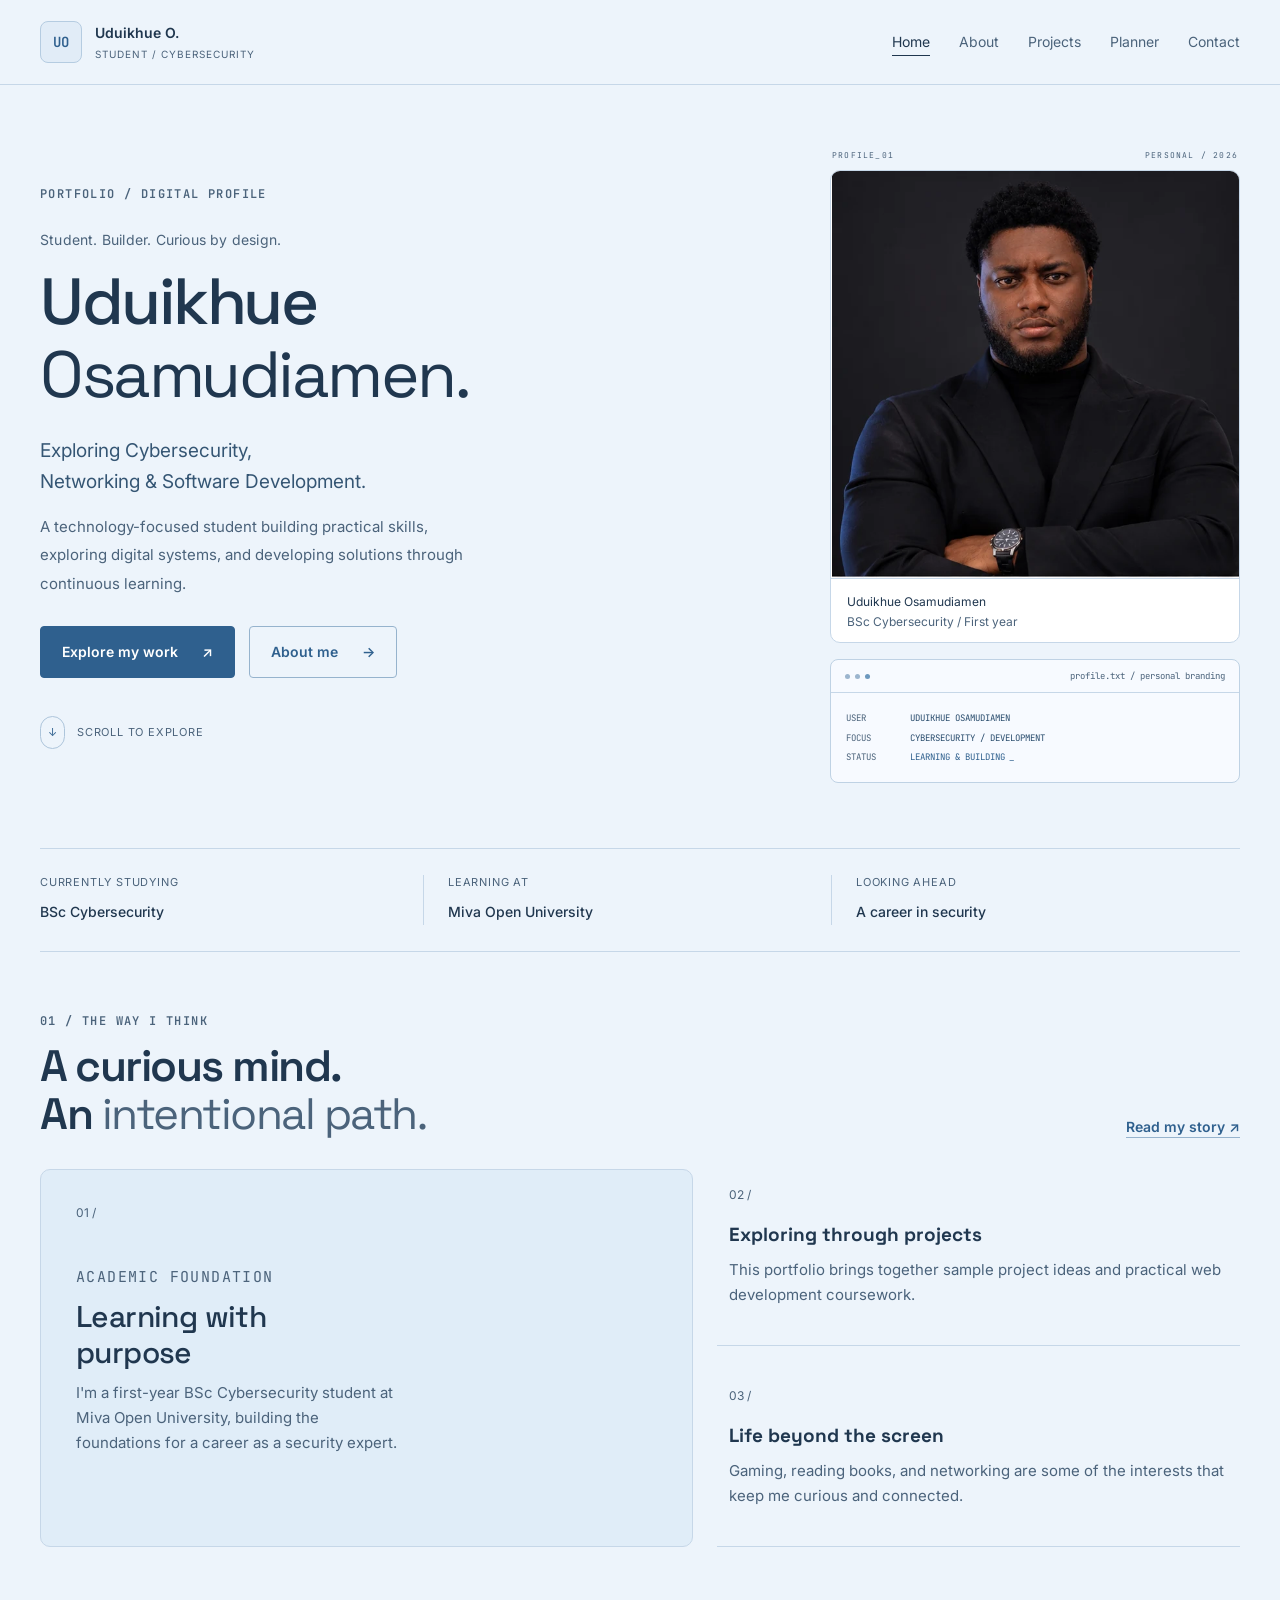
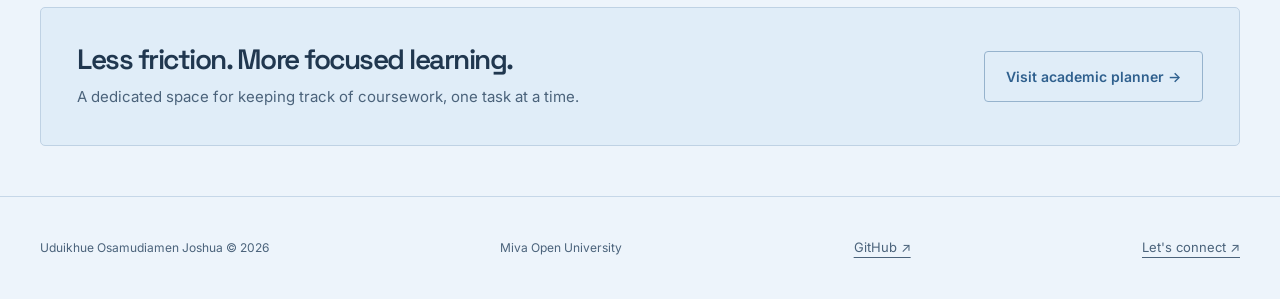
==== commit b19ec10e: "Restore tech composition in a restrained light blue theme" ====
--- a/index.html
+++ b/index.html
@@ -9,7 +9,7 @@
     </title>
     <link rel="icon" href="assets/favicon.svg" type="image/svg+xml">
     <link rel="canonical" href="https://mylesarc.github.io/uduikhue-portfolio/">
-    <meta name="theme-color" content="#f5f4f0">
+    <meta name="theme-color" content="#edf4fb">
     <meta property="og:type" content="website">
     <meta property="og:site_name" content="Uduikhue Osamudiamen">
     <meta property="og:title" content="Home | Joshua Uduikhue">
@@ -24,7 +24,7 @@
     <link rel="stylesheet" href="css/tech-theme.css?v=20261102b">
     <script src="js/main.js?v=20261102b" defer>
     </script>
-    <link rel="stylesheet" href="css/mature-theme.css?v=20261102">
+    <link rel="stylesheet" href="css/blue-theme.css?v=20261102">
   </head>
   <body class="page-home">
     <a class="skip" href="#main">
@@ -87,7 +87,11 @@
             <img src="assets/images/portraits/formal-studio.webp" srcset="assets/images/portraits/formal-studio-320.webp 320w, assets/images/portraits/formal-studio.webp 627w" sizes="(max-width: 700px) 90vw, 410px" alt="Portrait of Uduikhue Osamudiamen Joshua in a black blazer, arms folded." width="627" height="627" fetchpriority="high" decoding="async">
             <figcaption><span>Uduikhue Osamudiamen</span><small>BSc Cybersecurity / First year</small></figcaption>
           </figure>
-</div>
+          <section class="identity-terminal" aria-label="Personal branding profile">
+            <div class="terminal-bar"><span aria-hidden="true"><i></i><i></i><i></i></span><small>profile.txt / personal branding</small></div>
+            <dl><div><dt>USER</dt><dd>UDUIKHUE OSAMUDIAMEN</dd></div><div><dt>FOCUS</dt><dd>CYBERSECURITY / DEVELOPMENT</dd></div><div><dt>STATUS</dt><dd>LEARNING &amp; BUILDING<span class="terminal-cursor" aria-hidden="true">_</span></dd></div></dl>
+          </section>
+        </div>
       </section>
       <div class="meta-strip" id="profile-overview">
         <div>
--- a/css/blue-theme.css
+++ b/css/blue-theme.css
@@ -0,0 +1,148 @@
+/* Quiet editorial theme. Layout and interactive selectors remain compatible. */
+:root {
+  color-scheme: light;
+  --paper: #edf4fb;
+  --white: #ffffff;
+  --ink: #20374f;
+  --muted: #4b637b;
+  --teal: #2f608e;
+  --mint: #e1ecf7;
+  --line: #c6d7e8;
+  --surface: #e5eef8;
+  --cyan: #2f608e;
+  --heading: 'Space Grotesk', 'Segoe UI', Arial, sans-serif;
+}
+body { background: var(--paper); color: var(--ink); }
+::selection { background: #cfdfef; color: #20374f; }
+h1,h2,h3,h4 { color: var(--ink); font-family: var(--heading); }
+h1,h2 { font-weight: 600; letter-spacing: -1.5px; }
+h1 em,h2 em { color: #4b637b; }
+p,.panel p,.card p,.callout p,.plain-list { color: var(--muted); }
+a { color: #2f608e; }
+a:hover { color: #234c73; }
+a:focus-visible,button:focus-visible,input:focus-visible,textarea:focus-visible,summary:focus-visible { outline: 3px solid #2f608e; outline-offset: 4px; }
+.site-header { background: var(--paper); border-bottom: 1px solid var(--line); backdrop-filter: none; }
+.header-inner { min-height: 84px; }
+.brand { color: var(--ink); }
+.brand-mark { background: #e1ecf7; color: #2f608e; border: 1px solid #b5cce1; border-radius: 4px; box-shadow: none; }
+.brand small { color: #4b637b; font-family: var(--sans); font-size: 10px; letter-spacing: 1px; }
+nav a { color: #4b637b; font-size: 14px; }
+nav a[aria-current] { color: #20374f; text-decoration: underline; text-underline-offset: 8px; }
+nav a[aria-current]::after { display: none; }
+.menu-toggle { color: #20374f; background: transparent; border-color: #9db6ce; border-radius: 4px; }
+.eyebrow { color: #4b637b; font: 600 12px/1.5 var(--sans); letter-spacing: 1.4px; }
+.eyebrow::before { display: none; }
+.button { background: #2f608e; border-color: #2f608e; color: white; border-radius: 4px; font-weight: 600; transition: background-color .15s ease; }
+.button:hover { color: white; background: #244f77; border-color: #244f77; transform: none; box-shadow: none; }
+.button.secondary,.callout .button { background: transparent; color: #2f608e; border-color: #96b3cd; }
+.button.secondary:hover,.callout .button:hover { background: #dceaf7; color: #244f77; border-color: #2f608e; }
+.text-link { color: #2f608e; text-decoration-color: #96b3cd; }
+.tech-hero { gap: 64px; padding: 65px 0; }
+.tech-hero::before,.portrait-hero-wrap::before,.callout::after,.home-bento .card:first-child::after { display: none; }
+.tech-hero h1 { font-size: clamp(40px,5.1vw,68px); letter-spacing: -2.5px; line-height: 1.12; }
+.tech-hero h1 em { color: #20374f; background: none; -webkit-text-fill-color: currentColor; }
+.hero-copy .intro-name { color: #4b637b; font-family: var(--sans); font-size: 14px; }
+.hero-statement { color: #355674; font-size: 19px; }
+.hero-description { color: #4b637b; font-size: 15px; }
+.scroll-cue { font-family: var(--sans); color: #4b637b; font-size: 11px; letter-spacing: .8px; }
+.scroll-cue span { border-color: #adc5db; color: #2f608e; }
+.portrait-coordinate { display: none; }
+.portrait-photo,.hero-portrait { border: 1px solid #c6d7e8; background: white; border-radius: 5px; box-shadow: none; }
+.portrait-photo img,.portrait-photo:hover img { filter: none; transform: none; }
+.portrait-photo figcaption { color: #4b637b; font-size: 12px; }
+.hero-portrait img { border-bottom-color: #c6d7e8; }
+.hero-portrait figcaption { display: block; color: #20374f; }
+.hero-portrait figcaption small { display: block; margin-top: 3px; color: #4b637b; font: 12px var(--sans); }
+.portrait-reveal,.portrait-reveal.is-pending { opacity: 1; transform: none; transition: none; }
+.meta-strip { border-color: var(--line); }
+.meta-strip>div { border-color: var(--line); }
+.meta-strip small,.meta-strip strong { color: #4b637b; font-family: var(--sans); }
+.meta-strip small { font-size: 11px; letter-spacing: .8px; }
+.meta-strip strong { color: #20374f; font-size: 14px; }
+.section { padding: 60px 0; }
+.home-bento { gap: 24px; }
+.home-bento .card,.home-bento .card:first-child,.home-bento .card:not(:first-child),.card { background: transparent; border-color: var(--line); border-radius: 5px; box-shadow: none; }
+.home-bento .card:first-child { background: white; }
+.home-bento .card:not(:first-child) { border-radius: 0; }
+.home-bento .card h3,.card h2,.card h3 { color: #20374f; }
+.card-number,.tile-label { color: #4b637b; font-family: var(--sans); }
+.card-number { font-size: 12px; }
+.tile-label { font-size: 11px; }
+.callout { background: #e0edf8; border-color: #bfd2e4; border-radius: 5px; padding: 36px; }
+.callout h2 { color: #20374f; font-size: 28px; }
+.site-footer { border-color: var(--line); }
+.footer-inner,.footer-inner>span:nth-child(2) { color: #4b637b; font-family: var(--sans); font-size: 12px; }
+.page-intro { padding: 52px 0 38px; }
+.page-intro h1 { font-size: clamp(36px,4.4vw,56px); line-height: 1.18; }
+.page-intro .lead { color: #4b637b; font-size: 16px; }
+.panel,.skills-panel { background: white; border-color: var(--line); border-radius: 5px; box-shadow: none; }
+.biography-panel { background: transparent; }
+.panel h2,.skills-panel h2 { color: #20374f; font-size: 25px; font-weight: 600; }
+.skills-panel { --line: #c6d7e8; }
+.note,.skills-panel .note { background: #e7f0f9; color: #3c5c79; border-color: #6b92b7; }
+.skill-list li,.tag { background: #e6eff8; color: #3c5c79; border-color: #bfd2e4; font-family: var(--sans); font-size: 12px; letter-spacing: 0; border-radius: 3px; }
+caption,td { color: #4b637b; }
+th { color: #3c5c79; font-family: var(--sans); font-size: 11px; }
+.project-grid .card { background: white; }
+.project-grid .card:first-child h2,.project-grid .card:not(:first-child) h2 { color: #20374f; font-weight: 600; }
+.project-details { border-color: var(--line); }
+.project-details summary { color: #2f608e; }
+.phase-label { color: #4b637b; border-color: #acc4db; font-family: var(--sans); font-size: 11px; letter-spacing: .8px; }
+.field label { color: #20374f; }
+.field input,.field textarea { background: #fff; color: #20374f; border-color: #708eab; border-radius: 4px; font-size: 16px; }
+.field input::placeholder,.field textarea::placeholder,.field small { color: #4b637b; }
+.field-error { color: #9c3028; }
+[aria-invalid='true'] { background: #fff7f5!important; border-color: #b34b40!important; }
+.form-status,.lab-status { color: #2f608e; }
+.empty-state { background: #f1f6fc; border-color: #a9c1d8; border-radius: 4px; }
+.empty-symbol { color: #2f608e; background: #e0ecf8; }
+.empty-state h3,.task-label { color: #20374f; }
+.task-row { border-color: var(--line); }
+.is-complete .task-label span { color: #4b637b; }
+.task-label input { accent-color: #2f608e; }
+.delete-task { background: #fff; color: #93413a; border-color: #c59b94; border-radius: 4px; }
+.delete-task:hover { color: #7d2925; background: #f9eeeb; }
+.task-summary,.section-photo figcaption,.contact-item small,.contact-item>span,.step-list li { color: #4b637b; }
+.contact-item a { color: #2f608e; }
+.step-list li::before { color: #2f608e; }
+.accent-rule { background: #8aaccb; }
+.skip { color: white; background: #2f608e; }
+.security-tool { background: white; border-color: #bfd2e4; border-radius: 5px; }
+.security-tool ul { color: #4b637b; }
+.security-tool meter { accent-color: #2f608e; }
+.message-example { background: #f1f6fc; border-color: #bfd2e4; border-radius: 4px; }
+.message-example p,.lab-source { color: #4b637b; }
+.lab-source a { color: #2f608e; }
+@media(max-width:1050px) and (min-width:701px) {
+  .tech-hero { gap: 30px; }
+  .tech-hero h1 { font-size: clamp(38px,4.8vw,54px); }
+}
+@media(max-width:700px) {
+  .header-inner { min-height: 76px; }
+  nav a[aria-current] { color: #20374f; background: #dceaf7; }
+  .tech-hero { padding: 38px 0; gap: 30px; }
+  .tech-hero h1 { font-size: clamp(34px,8.8vw,56px); letter-spacing: -1.6px; }
+  .hero-statement { font-size: 17px; }
+  .page-intro h1 { font-size: 35px; letter-spacing: -1px; }
+  .callout { padding: 25px; }
+}
+
+/* Restore the original technology character with a quieter light-blue finish. */
+h1,h2,h3,h4 { font-family: var(--heading); }
+.eyebrow,.phase-label,.tile-label,.tag { font-family: var(--mono); }
+.tech-hero h1 { font-weight: 500; }
+.portrait-coordinate { display: flex; color: #4b637b; }
+.portrait-coordinate span { color: #4b637b; }
+.identity-terminal { background: #f7faff; border-color: #bfd2e4; border-radius: 8px; }
+.terminal-bar { border-color: #c6d7e8; }
+.terminal-bar small,.identity-terminal dt { color: #4b637b; }
+.terminal-bar i { background: #9bb5ce; }
+.terminal-bar i:last-child { background: #6c98be; }
+.identity-terminal dd { color: #294c6d; }
+.identity-terminal dl>div:last-child dd,.terminal-cursor { color: #2f608e; }
+.panel,.card,.project-grid .card,.home-bento .card:first-child,.security-tool { border-radius: 10px; }
+.home-bento .card:first-child,.callout { background: #e0edf8; }
+.brand-mark { border-radius: 8px; }
+.portrait-photo,.hero-portrait { border-radius: 10px; }
+.tech-hero::before,.portrait-hero-wrap::before,.callout::after,.home-bento .card:first-child::after { display: none; }
+.button:hover,.portrait-photo:hover img { transform: none; box-shadow: none; }
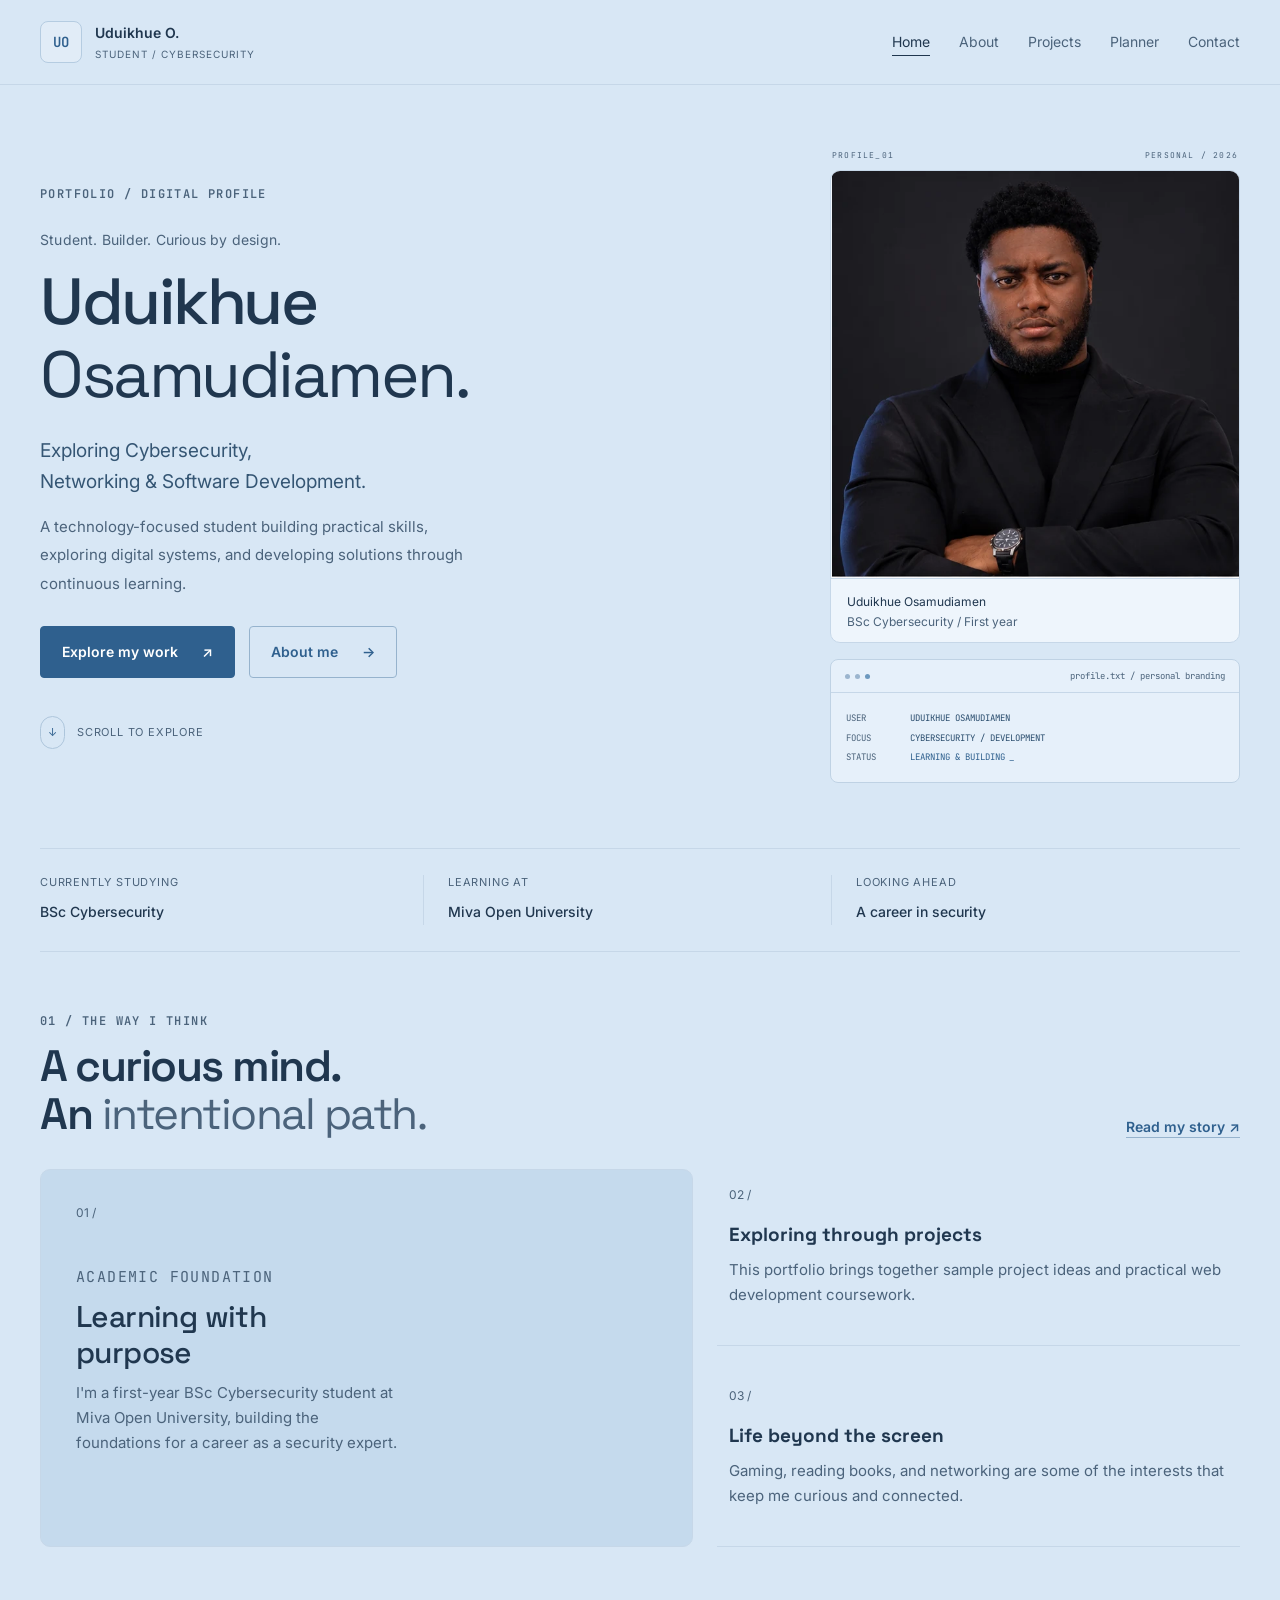
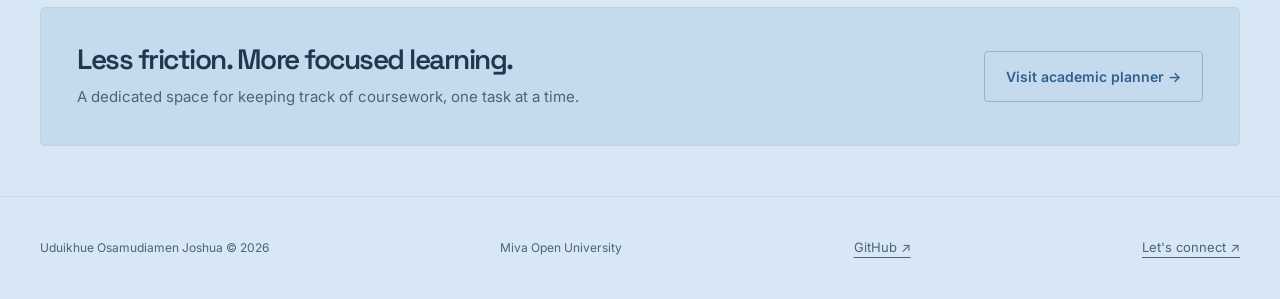
==== commit 755abf2f: "Deepen blue palette and add accessible section motion" ====
--- a/index.html
+++ b/index.html
@@ -9,7 +9,7 @@
     </title>
     <link rel="icon" href="assets/favicon.svg" type="image/svg+xml">
     <link rel="canonical" href="https://mylesarc.github.io/uduikhue-portfolio/">
-    <meta name="theme-color" content="#edf4fb">
+    <meta name="theme-color" content="#d8e7f5">
     <meta property="og:type" content="website">
     <meta property="og:site_name" content="Uduikhue Osamudiamen">
     <meta property="og:title" content="Home | Joshua Uduikhue">
@@ -24,7 +24,8 @@
     <link rel="stylesheet" href="css/tech-theme.css?v=20261102b">
     <script src="js/main.js?v=20261102b" defer>
     </script>
-    <link rel="stylesheet" href="css/blue-theme.css?v=20261102">
+    <link rel="stylesheet" href="css/blue-theme.css?v=20261102c">
+    <script src="js/section-motion.js?v=20261102c" defer></script>
   </head>
   <body class="page-home">
     <a class="skip" href="#main">
--- a/css/blue-theme.css
+++ b/css/blue-theme.css
@@ -146,3 +146,37 @@
 .portrait-photo,.hero-portrait { border-radius: 10px; }
 .tech-hero::before,.portrait-hero-wrap::before,.callout::after,.home-bento .card:first-child::after { display: none; }
 .button:hover,.portrait-photo:hover img { transform: none; box-shadow: none; }
+/* Deeper blue surfaces with restrained, varied motion. */
+:root { --paper: #d8e7f5; --white: #f4f8fd; --surface: #c5daed; }
+body,.site-header { background: #d8e7f5; }
+.panel,.card,.project-grid .card,.security-tool { background: #eef5fc; }
+.home-bento .card:first-child,.callout { background: #c5daed; }
+.identity-terminal { background: #e6f0fa; }
+.portrait-photo,.hero-portrait { background: #eef5fc; }
+.note,.skills-panel .note,.skill-list li,.tag { background: #dceaf7; }
+.message-example { background: #e1edf8; }
+.section-motion { transition: opacity .65s ease, transform .65s cubic-bezier(.2,.7,.3,1); }
+.section-motion.motion-pending { opacity: 0; transform: translateY(22px); }
+.section-motion.motion-pending[data-motion='left'] { transform: translateX(-20px); }
+.section-motion.motion-pending[data-motion='right'] { transform: translateX(20px); }
+.section-motion.motion-pending[data-motion='scale'] { transform: scale(.975); }
+.tech-hero .hero-copy { animation: intro-rise .7s ease both; }
+.tech-hero .hero-visual { animation: intro-rise .85s .1s ease both; }
+@keyframes intro-rise { from { opacity: 0; transform: translateY(18px); } to { opacity: 1; transform: none; } }
+.motion-enter { animation: intro-rise .65s ease both; }
+.motion-enter[data-motion='left'] { animation-name: intro-left; }
+.motion-enter[data-motion='right'] { animation-name: intro-right; }
+.motion-enter[data-motion='scale'] { animation-name: intro-scale; }
+@keyframes intro-left { from { opacity: 0; transform: translateX(-18px); } to { opacity: 1; transform: none; } }
+@keyframes intro-right { from { opacity: 0; transform: translateX(18px); } to { opacity: 1; transform: none; } }
+@keyframes intro-scale { from { opacity: 0; transform: scale(.975); } to { opacity: 1; transform: none; } }
+@media(hover:hover) and (pointer:fine) {
+  .card,.button { transition: transform .25s ease, background-color .2s ease; }
+  .card:hover { transform: translateY(-3px); }
+  .button:hover { transform: translateY(-2px); }
+}
+@media(prefers-reduced-motion:reduce) {
+  .section-motion,.section-motion.motion-pending { opacity: 1!important; transform: none!important; transition: none!important; }
+  .tech-hero .hero-copy,.tech-hero .hero-visual,.motion-enter { animation: none; }
+  .card:hover,.button:hover { transform: none; }
+}
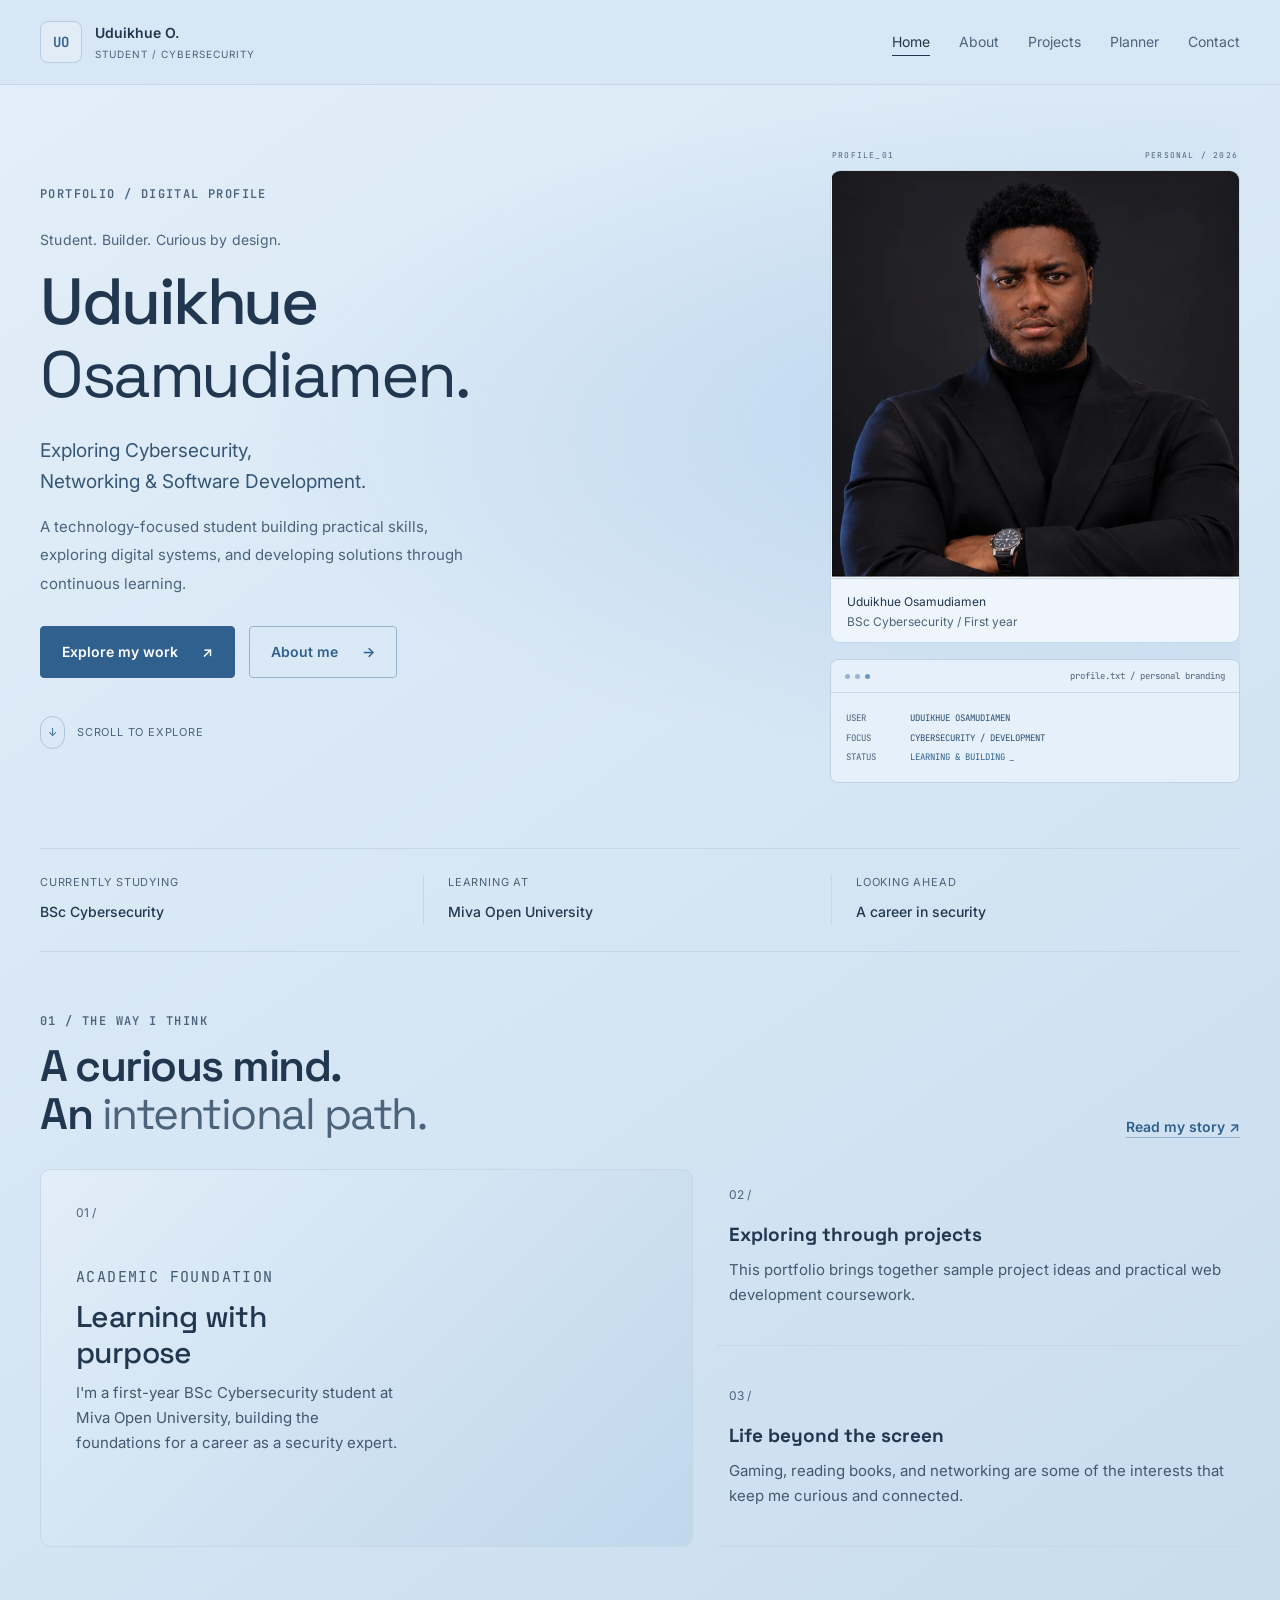
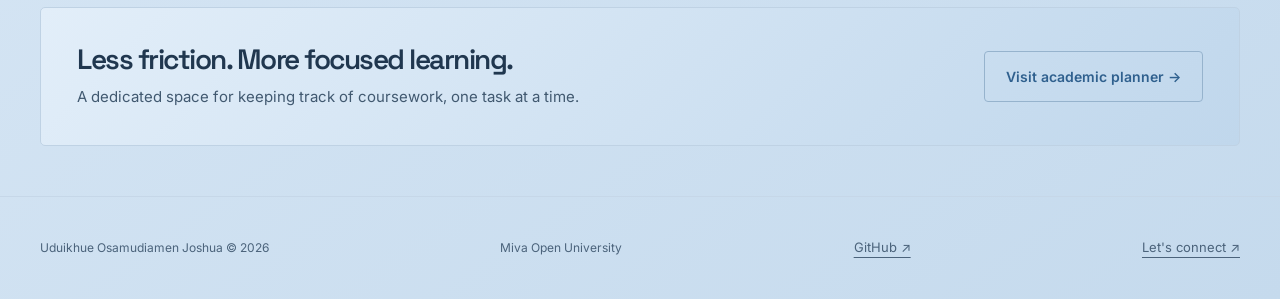
==== commit c2d11742: "Add restrained blue gradients" ====
--- a/index.html
+++ b/index.html
@@ -24,7 +24,7 @@
     <link rel="stylesheet" href="css/tech-theme.css?v=20261102b">
     <script src="js/main.js?v=20261102b" defer>
     </script>
-    <link rel="stylesheet" href="css/blue-theme.css?v=20261102c">
+    <link rel="stylesheet" href="css/blue-theme.css?v=20261102d">
     <script src="js/section-motion.js?v=20261102c" defer></script>
   </head>
   <body class="page-home">
--- a/css/blue-theme.css
+++ b/css/blue-theme.css
@@ -180,3 +180,16 @@
   .tech-hero .hero-copy,.tech-hero .hero-visual,.motion-enter { animation: none; }
   .card:hover,.button:hover { transform: none; }
 }
+
+/* A quiet blue gradient gives the page depth while keeping reading surfaces clear. */
+body {
+  background: linear-gradient(145deg, #e3effa 0%, #d8e7f5 42%, #c5daed 100%);
+}
+.tech-hero {
+  background: radial-gradient(ellipse at 85% 45%, #bcd6ee 0%, transparent 56%);
+}
+.callout,.home-bento .card:first-child {
+  background: linear-gradient(135deg, #e2eef9, #c0d7ec);
+}
+
+:root { --muted: #415970; }
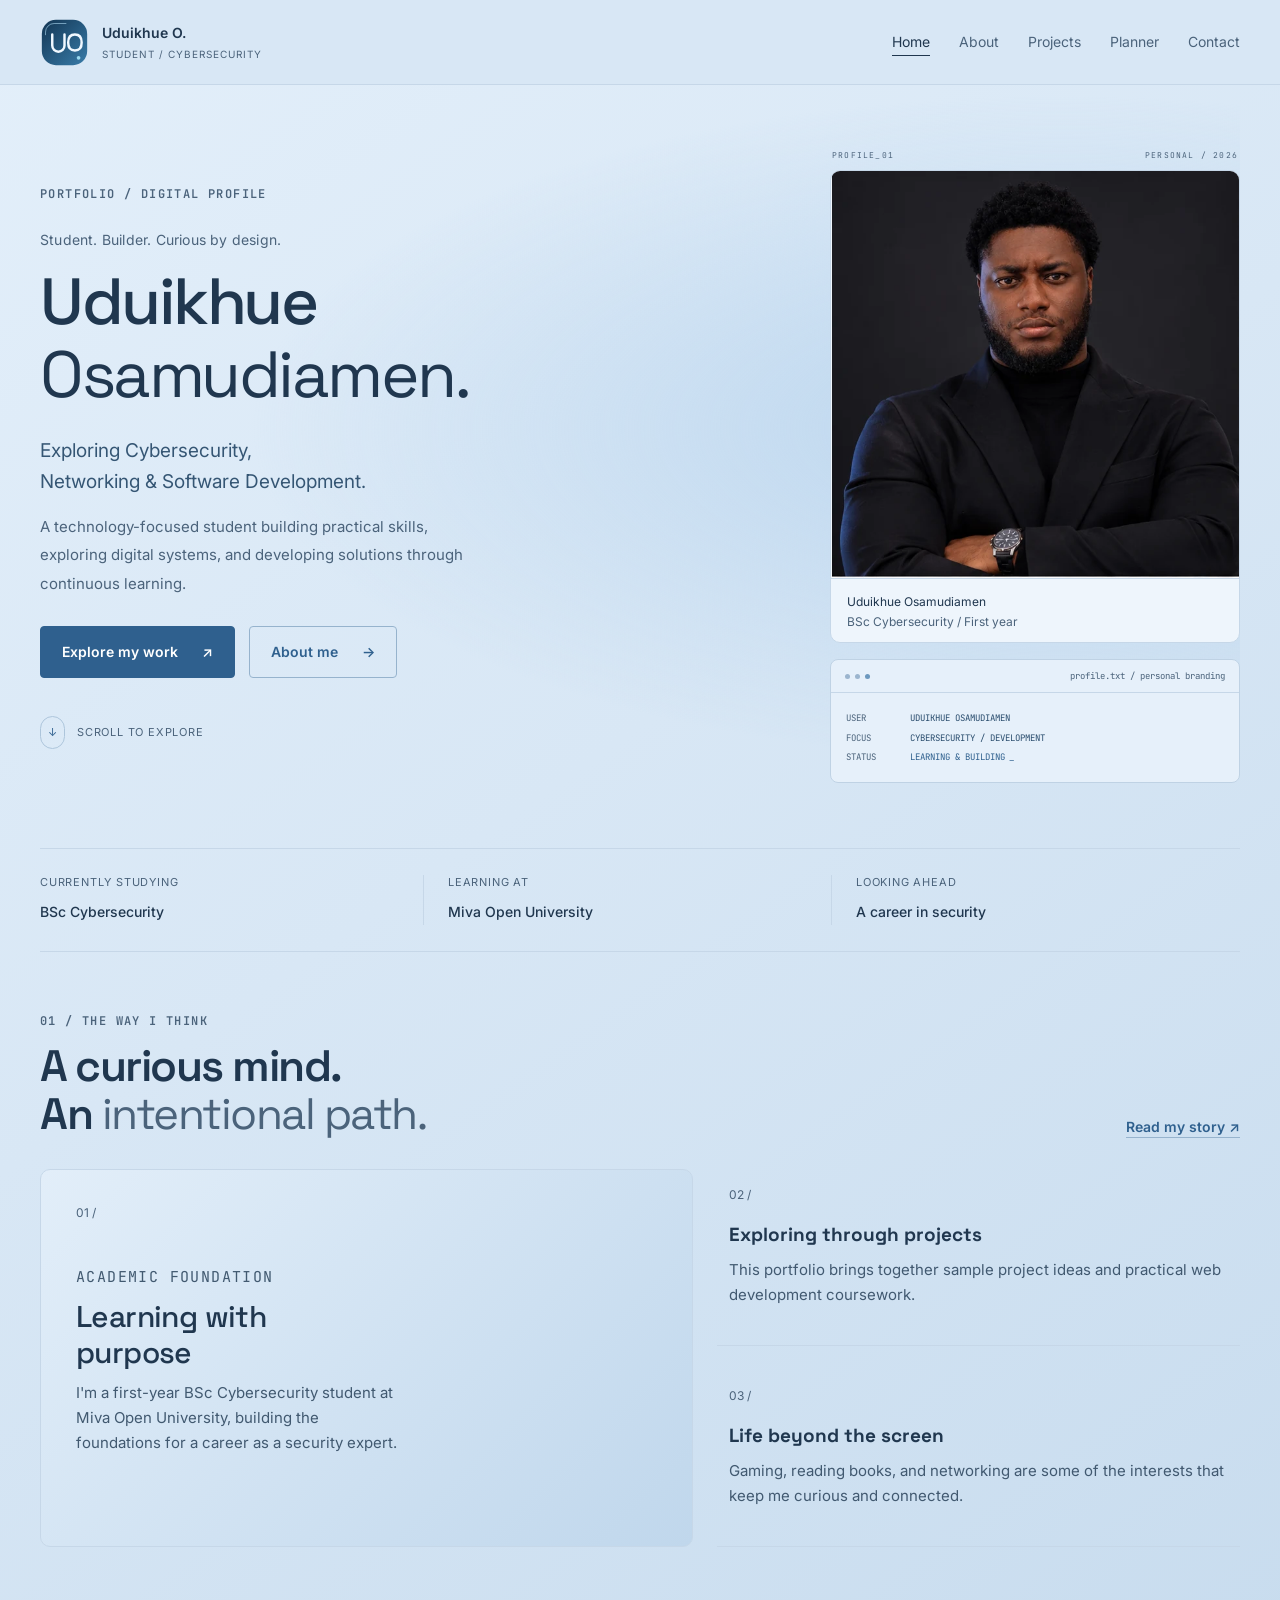
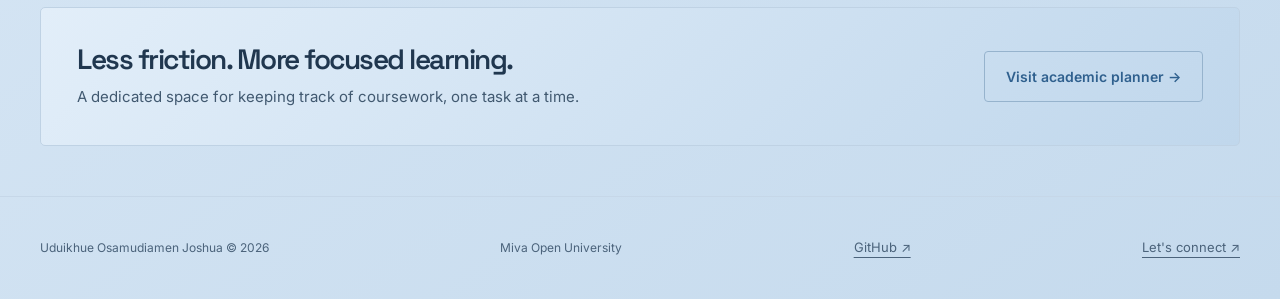
==== commit 91a6bf2f: "Add custom monogram and accessible first-visit preloader" ====
--- a/index.html
+++ b/index.html
@@ -7,7 +7,7 @@
     <title>
       Home | Joshua Uduikhue
     </title>
-    <link rel="icon" href="assets/favicon.svg" type="image/svg+xml">
+    <link rel="icon" href="assets/favicon.svg?v=20261104" type="image/svg+xml">
     <link rel="canonical" href="https://mylesarc.github.io/uduikhue-portfolio/">
     <meta name="theme-color" content="#d8e7f5">
     <meta property="og:type" content="website">
@@ -24,19 +24,19 @@
     <link rel="stylesheet" href="css/tech-theme.css?v=20261102b">
     <script src="js/main.js?v=20261102b" defer>
     </script>
-    <link rel="stylesheet" href="css/blue-theme.css?v=20261102d">
+    <link rel="stylesheet" href="css/blue-theme.css?v=20261103a">
     <script src="js/section-motion.js?v=20261102c" defer></script>
+    <link rel="stylesheet" href="css/branding.css?v=20261104">
   </head>
   <body class="page-home">
+    <script src="js/branding.js?v=20261104"></script>
     <a class="skip" href="#main">
       Skip to content
     </a>
     <header class="site-header">
       <div class="wrap header-inner">
         <a class="brand" href="index.html">
-          <span class="brand-mark" aria-hidden="true">
-            UO
-          </span>
+          <span class="brand-mark" aria-hidden="true"><img src="assets/logo.svg" alt="UO monogram" width="49" height="49"></span>
           <span>
             <strong>
               Uduikhue O.
--- a/css/blue-theme.css
+++ b/css/blue-theme.css
@@ -193,3 +193,19 @@
 }
 
 :root { --muted: #415970; }
+
+@media (max-width: 700px) {
+  /* On phones the portrait sits below the introduction. Follow that layout. */
+  .tech-hero {
+    background: radial-gradient(ellipse 100% 42% at 50% 72%, #bcd6ee, transparent 100%);
+  }
+  .portrait-hero-wrap {
+    width: 100%;
+    justify-self: center;
+  }
+  .js nav.is-open {
+    background: linear-gradient(145deg, #e3effa, #d8e7f5);
+    border-top: 1px solid var(--line);
+  }
+}
+
--- a/css/branding.css
+++ b/css/branding.css
@@ -0,0 +1,20 @@
+
+/* Personal monogram and first-visit introduction. */
+.brand .brand-mark { width: 49px; height: 49px; flex: 0 0 49px; padding: 0; border: 0; background: transparent; border-radius: 15px; }
+.brand-mark img { display: block; width: 100%; height: 100%; }
+.brand:hover .brand-mark { transform: translateY(-2px) rotate(-3deg); }
+.brand .brand-mark { transition: transform .25s ease; }
+.portfolio-loader { position: fixed; inset: 0; z-index: 10000; display: grid; place-items: center; background: #d8e7f5; pointer-events: none; animation: loader-exit .35s ease 1.1s forwards; }
+.portfolio-loader__content { display: grid; justify-items: center; gap: 18px; }
+.portfolio-loader img { width: 86px; height: 86px; animation: logo-arrive .7s cubic-bezier(.2,.8,.2,1) both; }
+.portfolio-loader__name { color: #20374f; font: 600 17px var(--heading); letter-spacing: .02em; }
+.portfolio-loader__track { width: 112px; height: 3px; overflow: hidden; border-radius: 4px; background: #b9cee1; }
+.portfolio-loader__track::after { content: ''; display: block; height: 100%; background: #2f608e; transform-origin: left; animation: loader-line 1s ease both; }
+@keyframes logo-arrive { from { opacity: 0; transform: translateY(12px) scale(.92); } to { opacity: 1; transform: none; } }
+@keyframes loader-line { from { transform: scaleX(0); } to { transform: scaleX(1); } }
+@keyframes loader-exit { to { opacity: 0; visibility: hidden; } }
+@media (prefers-reduced-motion: reduce) {
+  .portfolio-loader { display: none; }
+  .brand .brand-mark { transition: none; }
+  .brand:hover .brand-mark { transform: none; }
+}
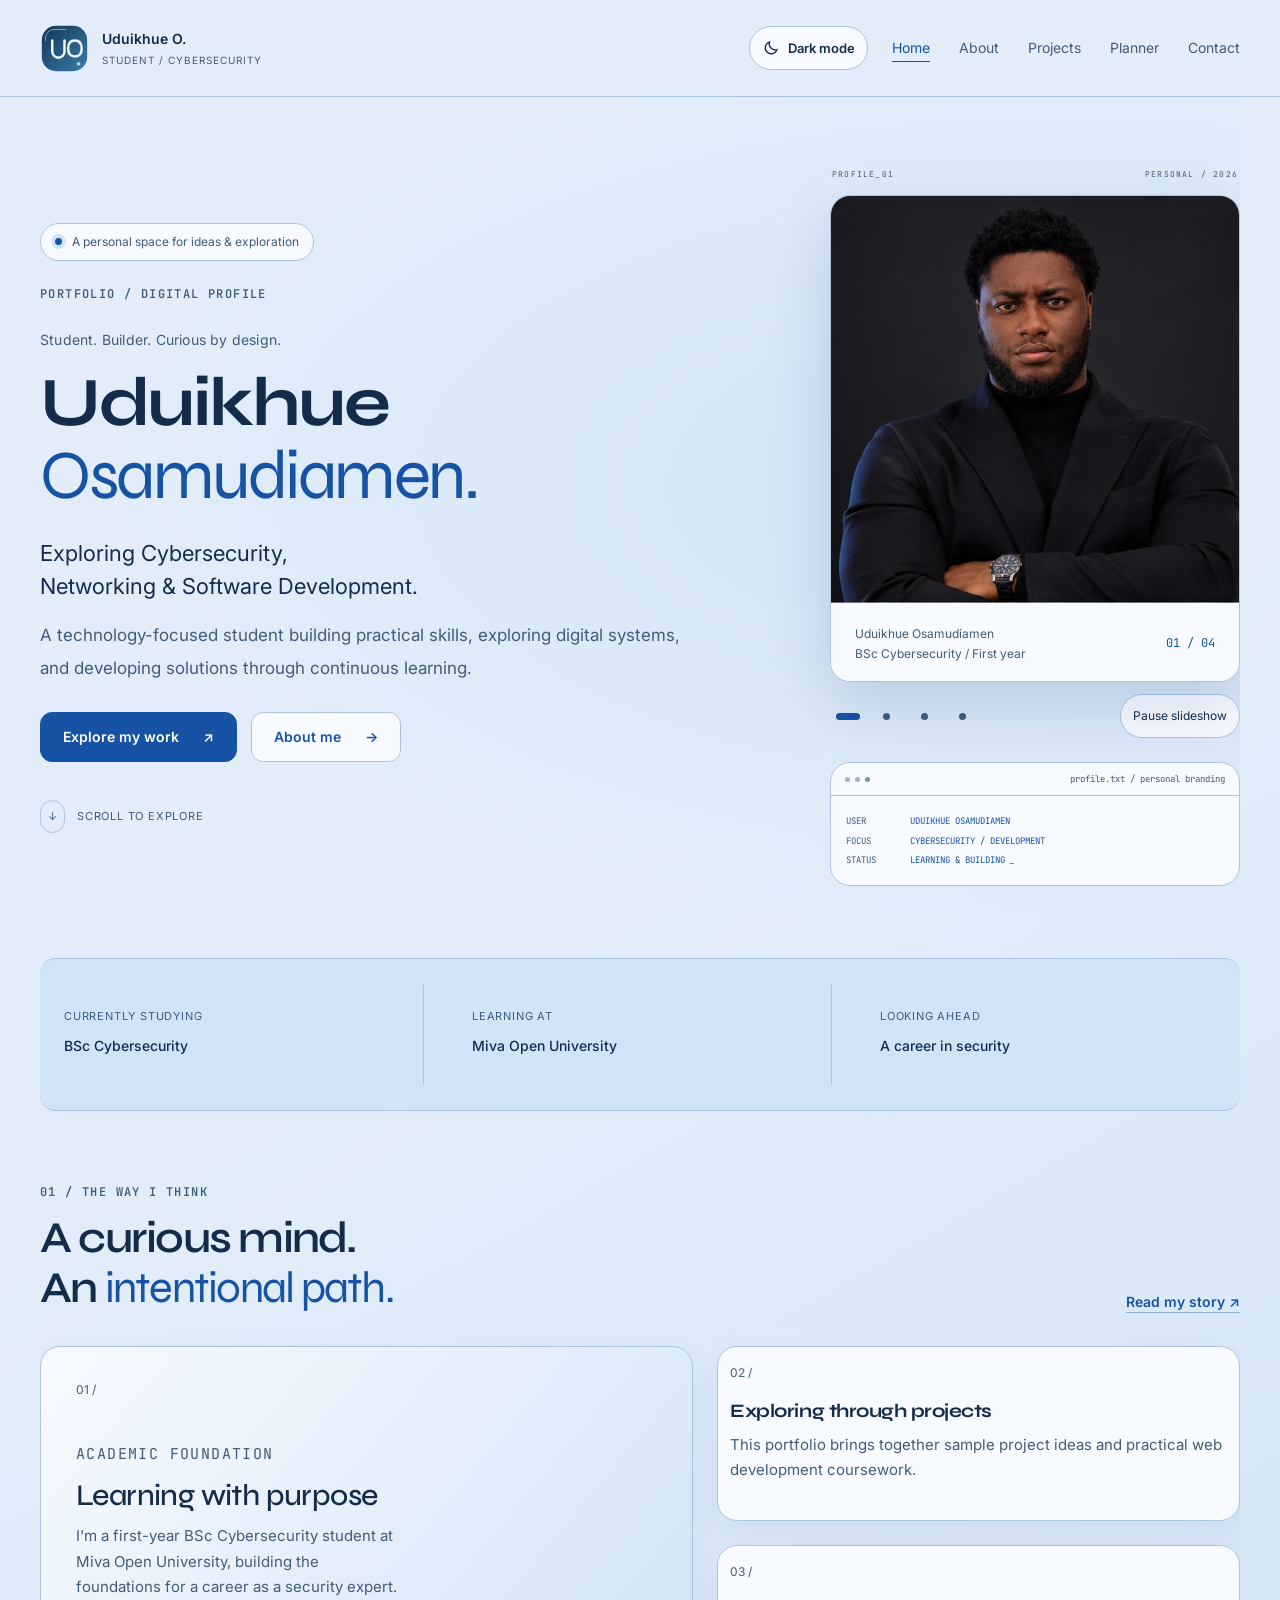
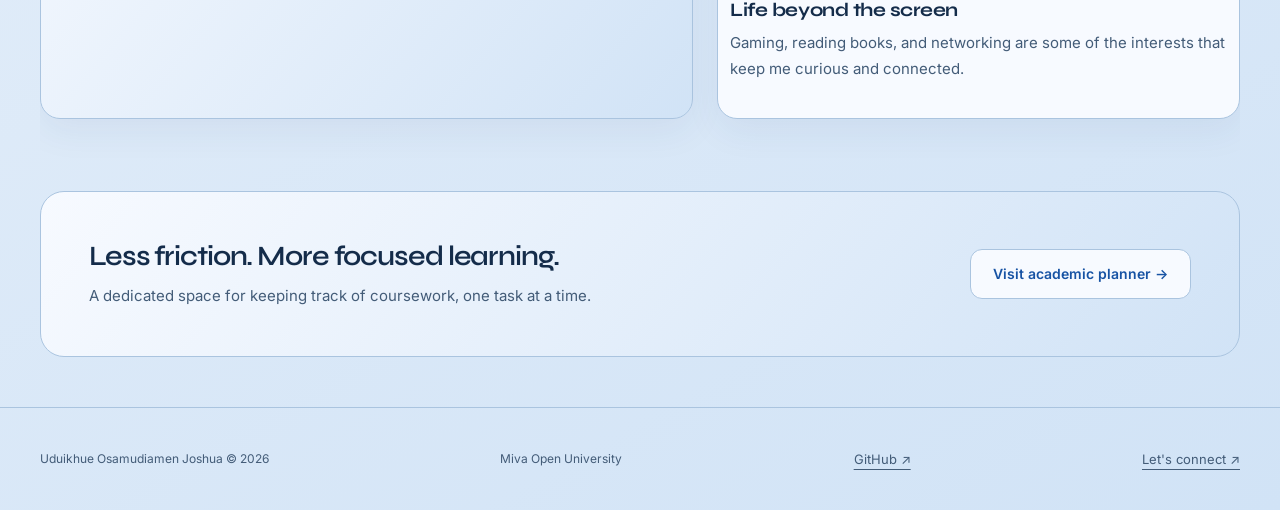
==== commit 688897e4: "Refresh portfolio with blue themes, portrait carousel and interactive gallery" ====
--- a/index.html
+++ b/index.html
@@ -2,6 +2,7 @@
 <html lang="en">
   <head>
     <meta charset="UTF-8">
+    <script src="js/theme.js?v=20261104"></script>
     <meta name="viewport" content="width=device-width, initial-scale=1">
     <meta name="description" content="Meet Uduikhue Osamudiamen Joshua, a cybersecurity student exploring networking and software development.">
     <title>
@@ -25,11 +26,17 @@
     <script src="js/main.js?v=20261102b" defer>
     </script>
     <link rel="stylesheet" href="css/blue-theme.css?v=20261103a">
-    <script src="js/section-motion.js?v=20261102c" defer></script>
+    <script src="js/section-motion.js?v=20261104c" defer></script>
     <link rel="stylesheet" href="css/branding.css?v=20261104">
-  </head>
+  <link rel="stylesheet" href="css/design-system.css?v=20261104">
+  <script src="js/portraits.js?v=20261104" defer></script>
+<link rel="stylesheet" href="css/portraits.css?v=20261104">
+<link rel="stylesheet" href="css/motion.css?v=20261104c">
+<link rel="stylesheet" href="css/interactions.css?v=20261104">
+<script src="js/interactions.js?v=20261104" defer></script>
+</head>
   <body class="page-home">
-    <script src="js/branding.js?v=20261104"></script>
+    <script src="js/branding.js?v=20261104c"></script>
     <a class="skip" href="#main">
       Skip to content
     </a>
@@ -46,9 +53,14 @@
             </small>
           </span>
         </a>
-        <button class="menu-toggle" type="button" aria-expanded="false" aria-controls="navigation">
+        <div class="header-actions">
+        <button class="theme-toggle" type="button" hidden aria-label="Switch to dark mode" aria-pressed="false">
+          <svg viewBox="0 0 24 24" fill="none" stroke="currentColor" stroke-width="1.7" aria-hidden="true"><path d="M20 14a8 8 0 0 1-10-10 8 8 0 1 0 10 10Z"/></svg><span>Dark mode</span>
+        </button>
+        <button class="menu-toggle"  type="button" aria-expanded="false" aria-controls="navigation">
           Menu
         </button>
+        </div>
         <nav id="navigation" aria-label="Main navigation">
           <a href="index.html" aria-current="page">
             Home
@@ -70,7 +82,7 @@
     </header>
     <main id="main" class="wrap" tabindex="-1">
       <section class="hero tech-hero" aria-labelledby="hero-title">
-        <div class="hero-copy">
+        <div class="hero-copy"><div class="hero-pill"><span aria-hidden="true"></span> A personal space for ideas &amp; exploration</div>
           <p class="eyebrow">Portfolio / Digital profile</p>
           <p class="intro-name">Student. Builder. Curious by design.</p>
           <h1 id="hero-title">Uduikhue<br><em>Osamudiamen.</em></h1>
@@ -84,10 +96,8 @@
         </div>
         <div class="hero-visual portrait-hero-wrap">
           <div class="portrait-coordinate" aria-hidden="true">PROFILE_01 <span>PERSONAL / 2026</span></div>
-          <figure class="portrait-photo hero-portrait">
-            <img src="assets/images/portraits/formal-studio.webp" srcset="assets/images/portraits/formal-studio-320.webp 320w, assets/images/portraits/formal-studio.webp 627w" sizes="(max-width: 700px) 90vw, 410px" alt="Portrait of Uduikhue Osamudiamen Joshua in a black blazer, arms folded." width="627" height="627" fetchpriority="high" decoding="async">
-            <figcaption><span>Uduikhue Osamudiamen</span><small>BSc Cybersecurity / First year</small></figcaption>
-          </figure>
+          <figure class="portrait-photo hero-portrait portrait-carousel" aria-label="Portrait collection">
+<div class="portrait-stage"><img class="portrait-slide is-active" src="assets/images/portraits/formal-studio.webp" srcset="assets/images/portraits/formal-studio-320.webp 320w, assets/images/portraits/formal-studio.webp 627w" sizes="(max-width:700px) 90vw, 460px" alt="Portrait of Uduikhue Osamudiamen Joshua in a black blazer, arms folded." width="627" height="627" fetchpriority="high" decoding="async" aria-hidden="false"><img class="portrait-slide" src="assets/images/portraits/creative-tech.webp" srcset="assets/images/portraits/creative-tech-320.webp 320w, assets/images/portraits/creative-tech.webp 627w" sizes="(max-width:700px) 90vw, 460px" alt="Portrait of Joshua in a dark hoodie with blue lighting." width="627" height="627" loading="lazy" decoding="async" aria-hidden="true"><img class="portrait-slide" src="assets/images/portraits/urban-professional.webp" srcset="assets/images/portraits/urban-professional-320.webp 320w, assets/images/portraits/urban-professional.webp 627w" sizes="(max-width:700px) 90vw, 460px" alt="Portrait of Joshua wearing a dark jacket and headphones." width="627" height="627" loading="lazy" decoding="async" aria-hidden="true"><img class="portrait-slide" src="assets/images/portraits/executive-office.webp" srcset="assets/images/portraits/executive-office-320.webp 320w, assets/images/portraits/executive-office.webp 627w" sizes="(max-width:700px) 90vw, 460px" alt="Portrait of Joshua seated in an office wearing a shirt and tie." width="627" height="627" loading="lazy" decoding="async" aria-hidden="true"></div><figcaption><div><span>Uduikhue Osamudiamen</span><small>BSc Cybersecurity / First year</small></div><span class="portrait-counter" aria-hidden="true">01 / 04</span></figcaption></figure><div class="portrait-controls" hidden><div class="portrait-dots" role="group" aria-label="Choose a portrait"><button type="button" class="portrait-dot" aria-label="Show studio portrait" aria-pressed="true" data-slide="0"><span></span></button><button type="button" class="portrait-dot" aria-label="Show creative portrait" aria-pressed="false" data-slide="1"><span></span></button><button type="button" class="portrait-dot" aria-label="Show everyday portrait" aria-pressed="false" data-slide="2"><span></span></button><button type="button" class="portrait-dot" aria-label="Show office portrait" aria-pressed="false" data-slide="3"><span></span></button></div><button class="portrait-pause" type="button">Pause slideshow</button><span class="sr-only portrait-announcement" aria-live="polite"></span></div>
           <section class="identity-terminal" aria-label="Personal branding profile">
             <div class="terminal-bar"><span aria-hidden="true"><i></i><i></i><i></i></span><small>profile.txt / personal branding</small></div>
             <dl><div><dt>USER</dt><dd>UDUIKHUE OSAMUDIAMEN</dd></div><div><dt>FOCUS</dt><dd>CYBERSECURITY / DEVELOPMENT</dd></div><div><dt>STATUS</dt><dd>LEARNING &amp; BUILDING<span class="terminal-cursor" aria-hidden="true">_</span></dd></div></dl>
--- a/css/design-system.css
+++ b/css/design-system.css
@@ -0,0 +1,156 @@
+@font-face {
+  font-family: Syne;
+  src: url('../assets/fonts/Syne-Variable.ttf') format('truetype');
+  font-weight: 400 800;
+  font-display: swap;
+}
+:root {
+  color-scheme: light;
+  --paper: #e2edf9;
+  --white: #f7faff;
+  --surface: #d1e3f6;
+  --ink: #142c4a;
+  --muted: #435c78;
+  --teal: #1753a4;
+  --cyan: #1753a4;
+  --line: #aac4df;
+  --mint: #dceafa;
+  --field: #fff;
+  --field-line: #6c87a7;
+  --error: #a22c3a;
+  --error-bg: #fff1f2;
+  --button-ink: #fff;
+  --shadow: 0 12px 36px #183e7110;
+  --heading: Syne, 'Space Grotesk', sans-serif;
+  --space-1: 8px;
+  --space-2: 16px;
+  --space-3: 24px;
+  --space-4: 32px;
+  --space-6: 48px;
+  --space-8: 64px;
+}
+:root[data-theme='dark'] {
+  color-scheme: dark;
+  --paper: #091424;
+  --white: #101f34;
+  --surface: #172e4b;
+  --ink: #eaf3ff;
+  --muted: #adc1db;
+  --teal: #90c4ff;
+  --cyan: #90c4ff;
+  --line: #365473;
+  --mint: #183352;
+  --field: #0b192c;
+  --field-line: #6583a7;
+  --error: #ffb4c0;
+  --error-bg: #381b2a;
+  --button-ink: #091424;
+  --shadow: 0 12px 36px #00000020;
+}
+body { background: linear-gradient(150deg, var(--paper), var(--paper) 45%, var(--surface)); color: var(--ink); font-size: 16px; line-height: 1.7; }
+.wrap { width: min(1200px, calc(100% - 64px)); }
+h1,h2,h3,h4 { color: var(--ink); font-family: var(--heading); line-height: 1.15; text-wrap: balance; }
+h1,h2 { letter-spacing: -.04em; }
+h3 { letter-spacing: -.025em; }
+p,.panel p,.card p,.callout p,.plain-list,.security-tool ul,.message-example p,.lab-source,
+caption,td,.footer-inner,.footer-inner>span:nth-child(2),.step-list li { color: var(--muted); }
+a,.text-link,.contact-item a,.lab-source a,.project-details summary { color: var(--teal); }
+a:hover { color: var(--ink); }
+.site-header { background: var(--paper); border-color: var(--line); }
+.header-inner { gap: 24px; min-height: 96px; flex-wrap: wrap; }
+.brand { color: var(--ink); }
+.brand small,.eyebrow,.intro-name,.hero-copy .intro-name,.scroll-cue,
+.portrait-coordinate,.portrait-coordinate span,.card-number,.tile-label,.phase-label { color: var(--muted); }
+.header-actions { display: flex; align-items: center; gap: 12px; margin-left: auto; }
+.theme-toggle { display: inline-flex; align-items: center; gap: 8px; min-height: 44px; padding: 8px 12px; background: var(--white); color: var(--ink); border: 1px solid var(--line); border-radius: 99px; font-size: 13px; font-weight: 600; }
+.theme-toggle svg { width: 18px; height: 18px; }
+nav a { color: var(--muted); font-size: 14px; }
+nav a[aria-current] { color: var(--teal); }
+.menu-toggle { color: var(--ink); border-color: var(--line); border-radius: 10px; }
+.panel,.skills-panel,.card,.project-grid .card,.home-bento .card:first-child,
+.home-bento .card:not(:first-child),.security-tool {
+  background: var(--white); border: 1px solid var(--line); border-radius: 20px; box-shadow: var(--shadow);
+}
+.skills-panel { --line: inherit; border-color: var(--field-line); }
+.panel,.card-body,.security-tool { padding: clamp(24px, 3vw, 40px); }
+.panel h2,.skills-panel h2,.card h2,.card h3,.home-bento .card h3,
+.project-grid .card:first-child h2,.project-grid .card:not(:first-child) h2 { color: var(--ink); }
+.panel h2 { font-size: clamp(25px, 3vw, 32px); }
+.panel p,.card p,.plain-list,.security-tool p,.security-tool li,td { font-size: 15px; }
+.section,.security-labs { padding-block: 72px; }
+.page-intro { padding-block: 64px 40px; }
+.page-intro h1 { font-size: clamp(40px, 5vw, 64px); }
+.page-intro .lead,.hero-description { color: var(--muted); font-size: 17px; max-width: 65ch; }
+.tech-hero { gap: 64px; padding-block: 72px; background: radial-gradient(ellipse at 85% 45%, var(--surface), transparent 65%); }
+.tech-hero h1 { font-size: clamp(44px, 5.4vw, 72px); line-height: 1.06; font-weight: 700; }
+.tech-hero h1 em,h1 em,h2 em { color: var(--teal); -webkit-text-fill-color: currentColor; }
+.hero-statement { color: var(--ink); font-size: clamp(18px, 2vw, 22px); line-height: 1.5; }
+.section-heading { margin-bottom: 32px; }
+.cards,.two-column,.planner-layout,.contact-layout { gap: 24px; }
+.home-bento .card:first-child,.callout { background: linear-gradient(130deg, var(--white), var(--surface)); }
+.callout { padding: clamp(24px,4vw,48px); border: 1px solid var(--line); border-radius: 24px; }
+.callout h2 { color: var(--ink); }
+.button { min-height: 48px; padding: 12px 22px; background: var(--teal); color: var(--button-ink); border: 1px solid var(--teal); border-radius: 12px; }
+.button:hover { background: var(--ink); color: var(--paper); border-color: var(--ink); }
+.button.secondary,.callout .button { background: var(--white); color: var(--teal); border-color: var(--line); }
+.button.secondary:hover,.callout .button:hover { background: var(--surface); color: var(--ink); border-color: var(--teal); }
+.meta-strip { background: var(--surface); border-radius: 16px; border-color: var(--line); }
+.meta-strip>div { padding: 24px; border-color: var(--line); }
+.meta-strip small,.meta-strip strong { color: var(--muted); }
+.meta-strip strong { color: var(--ink); }
+.portrait-photo,.hero-portrait,.identity-terminal { background: var(--white); border-color: var(--line); border-radius: 20px; }
+.identity-terminal dt,.terminal-bar small { color: var(--muted); }
+.identity-terminal dd,.identity-terminal dl>div:last-child dd,.terminal-cursor { color: var(--teal); }
+.terminal-bar { border-color: var(--line); }
+.portrait-photo figcaption,.hero-portrait figcaption,.hero-portrait figcaption small,.section-photo figcaption { color: var(--muted); }
+.note,.skills-panel .note,.skill-list li,.tag,.message-example,.empty-state { background: var(--surface); color: var(--muted); border-color: var(--line); border-radius: 12px; }
+.skill-list li,.tag { color: var(--ink); }
+.field label,.task-label,.empty-state h3,.contact-item>span { color: var(--ink); }
+.field input,.field textarea { background: var(--field); color: var(--ink); border: 1px solid var(--field-line); border-radius: 10px; padding: 14px 16px; font-size: 16px; }
+.field input::placeholder,.field textarea::placeholder,.field small,th,.task-summary,.contact-item small { color: var(--muted); }
+.field-error { color: var(--error); }
+[aria-invalid='true'] { background: var(--error-bg)!important; border-color: var(--error)!important; }
+.form-status,.lab-status,.step-list li::before { color: var(--teal); }
+.delete-task { color: var(--error); background: var(--error-bg); border-color: var(--error); }
+.delete-task:hover { background: var(--surface); color: var(--error); }
+.task-row,.project-details,.site-footer { border-color: var(--line); }
+.is-complete .task-label span { color: var(--muted); }
+.empty-symbol { background: var(--white); color: var(--teal); }
+.accent-rule { background: linear-gradient(90deg, var(--teal), var(--line)); }
+.portfolio-loader { background: var(--paper); }
+.portfolio-loader__name { color: var(--ink); }
+.portfolio-loader__track { background: var(--line); }
+.portfolio-loader__track::after { background: var(--teal); }
+::selection { background: var(--teal); color: var(--button-ink); }
+:focus-visible { outline-color: var(--teal)!important; }
+.skip { color: var(--button-ink); background: var(--teal); z-index: 10001; }
+@media(max-width:900px) {
+  .header-inner { gap: 16px; padding-block: 16px; }
+  nav { gap: 14px; }
+  .tech-hero { gap: 32px; }
+}
+@media(max-width:700px) {
+  .wrap { width: calc(100% - 32px); }
+  .header-inner { gap: 12px; }
+  .brand { gap: 8px; }
+  .brand strong { font-size: 14px; }
+  .brand small { font-size: 8px; letter-spacing: .4px; }
+  .theme-toggle { padding: 10px; }
+  .theme-toggle span { display: none; }
+  .header-actions { gap: 8px; }
+  .menu-toggle { min-height: 44px; padding: 8px 12px; }
+  .js nav.is-open { background: var(--paper); border-color: var(--line); }
+  nav a[aria-current] { background: var(--surface); color: var(--ink); }
+  .tech-hero { padding-block: 40px; background: radial-gradient(ellipse at 50% 72%, var(--surface), transparent 70%); }
+  .tech-hero h1 { font-size: clamp(38px, 9.3vw, 60px); }
+  .section,.security-labs { padding-block: 48px; }
+  .page-intro { padding-block: 40px 24px; }
+  .meta-strip>div { padding: 20px; }
+}
+
+/* Keep nested header and action rules aligned with the active palette. */
+.brand strong { color: var(--ink); }
+.actions .button { background: var(--teal); color: var(--button-ink); border-color: var(--teal); }
+.actions .button.secondary { background: var(--white); color: var(--teal); border-color: var(--line); }
+.actions .button:hover { background: var(--ink); color: var(--paper); }
+.theme-toggle[hidden] { display: none; }
--- a/css/portraits.css
+++ b/css/portraits.css
@@ -0,0 +1,41 @@
+.hero-pill { display: inline-flex; align-items: center; gap: 10px; margin-bottom: 24px; padding: 8px 14px; border: 1px solid var(--line); border-radius: 99px; color: var(--muted); background: var(--white); font-size: 12px; }
+.hero-pill>span { width: 7px; height: 7px; border-radius: 50%; background: var(--teal); box-shadow: 0 0 0 4px var(--surface); }
+.tech-hero { position: relative; grid-template-columns: minmax(0,1.2fr) minmax(0,.9fr); gap: clamp(32px,5vw,80px); }
+.hero-copy,.hero-visual { min-width: 0; }
+.hero-visual { position: relative; isolation: isolate; }
+.hero-visual::before { content: ''; position: absolute; inset: -25px -15px 15%; z-index: -1; background: radial-gradient(ellipse, #478cf848, transparent 68%); pointer-events: none; }
+.hero-visual .portrait-coordinate { margin-bottom: 16px; }
+.hero-portrait { margin: 0; overflow: hidden; box-shadow: 0 24px 65px #102f6926; }
+.portrait-stage { position: relative; aspect-ratio: 1; overflow: hidden; background: var(--surface); }
+.hero-portrait .portrait-slide { position: absolute; inset: 0; width: 100%; height: 100%; object-fit: cover; opacity: 0; transition: opacity .7s ease; border: 0; }
+.hero-portrait .portrait-slide.is-active { opacity: 1; }
+.hero-portrait figcaption { position: relative; display: flex; align-items: center; justify-content: space-between; gap: 16px; padding: 20px 24px; background: var(--white); }
+.portrait-counter { color: var(--teal); font: 12px var(--mono); white-space: nowrap; }
+.portrait-controls { display: flex; align-items: center; justify-content: space-between; gap: 16px; margin-block: 12px 24px; }
+.portrait-controls[hidden] { display: none; }
+.portrait-dots { display: flex; gap: 2px; }
+.portrait-dot { display: grid; place-items: center; width: 36px; height: 44px; padding: 0; background: transparent; border: 0; }
+.portrait-dot span { width: 7px; height: 7px; background: var(--muted); border-radius: 99px; transition: width .2s ease; }
+.portrait-dot[aria-pressed='true'] span { width: 24px; background: var(--teal); }
+.portrait-pause { min-height: 44px; padding: 8px 12px; border: 1px solid var(--line); border-radius: 99px; background: var(--white); color: var(--ink); font-size: 12px; }
+.sr-only { position: absolute; width: 1px; height: 1px; padding: 0; margin: -1px; overflow: hidden; clip-path: inset(50%); white-space: nowrap; border: 0; }
+.project-story { display: grid; grid-template-columns: 1.2fr 1fr; align-items: center; gap: 64px; padding: 40px; margin-bottom: 40px; border: 1px solid var(--line); border-radius: 24px; background: linear-gradient(135deg,var(--white),var(--surface)); overflow: hidden; }
+.project-story h2 { font-size: clamp(32px,4vw,52px); margin-block: 16px 24px; }
+.project-story-copy p { max-width: 48ch; }
+.project-story-photo { margin: 0; position: relative; border-radius: 18px; overflow: hidden; }
+.project-story-photo img { width: 100%; aspect-ratio: 1.2; object-fit: cover; object-position: center 35%; }
+.project-story-photo figcaption { position: absolute; inset: auto 0 0; color: white; padding: 32px 20px 16px; background: linear-gradient(transparent,#071427e8); font-size: 12px; }
+.page-about .portrait-photo,.page-contact .portrait-photo { overflow: hidden; box-shadow: var(--shadow); }
+.page-about .portrait-photo img,.page-contact .portrait-photo img { width: 100%; object-fit: cover; }
+.page-about .portrait-photo figcaption,.page-contact .portrait-photo figcaption { padding: 16px 20px; background: var(--white); }
+@media(max-width:700px) {
+ .tech-hero { grid-template-columns: minmax(0,1fr); gap: 40px; }
+ .hero-pill { font-size: 11px; margin-bottom: 16px; }
+ .hero-visual { max-width: 480px; width: 100%; margin-inline: auto; }
+ .project-story { grid-template-columns: 1fr; gap: 24px; padding: 24px; }
+ .project-story-photo img { aspect-ratio: 1.35; }
+ .hero-portrait figcaption { padding: 16px; }
+}
+@media(prefers-reduced-motion:reduce) {
+ .hero-portrait .portrait-slide,.portrait-dot span { transition: none; }
+}
--- a/css/motion.css
+++ b/css/motion.css
@@ -0,0 +1,45 @@
+/* Coordinated introductions and short, purposeful transitions. */
+.loader-emblem { width: 120px; height: 120px; display: grid; place-items: center; position: relative; }
+.loader-orbit { position: absolute; inset: 0; border: 1px solid var(--line); border-top: 2px solid var(--teal); border-right-color: var(--teal); border-radius: 50%; animation: orbit-turn 1.4s cubic-bezier(.3,.6,.3,1) both; }
+.portfolio-loader__content { gap: 16px; padding: 24px; text-align: center; }
+.portfolio-loader__subtitle { color: var(--muted); font: 11px var(--mono); letter-spacing: .12em; }
+.portfolio-loader__name { font-size: clamp(17px,4vw,22px); }
+.portfolio-loader { background: radial-gradient(ellipse at center,var(--surface),var(--paper) 70%); }
+@keyframes orbit-turn { from { transform: rotate(-60deg) scale(.9); opacity: 0; } to { transform: rotate(300deg) scale(1); opacity: 1; } }
+.tech-hero .hero-copy,.tech-hero .hero-visual { animation: premium-enter .8s cubic-bezier(.2,.7,.3,1) both; }
+.tech-hero .hero-visual { animation-delay: .12s; }
+.intro-active .tech-hero .hero-copy,.intro-active .tech-hero .hero-visual { animation-play-state: paused; }
+.page-intro { animation: premium-enter .7s ease both; }
+.intro-active .page-intro { animation-play-state: paused; }
+@keyframes premium-enter { from { opacity: 0; transform: translateY(20px); } to { opacity: 1; transform: translateY(0); } }
+.section-motion {
+  transition: opacity .65s ease var(--reveal-delay,0ms), transform .65s cubic-bezier(.2,.7,.3,1) var(--reveal-delay,0ms);
+}
+.section-motion.motion-pending { opacity: 0; transform: translateY(24px); }
+.section-motion.motion-pending[data-motion='left'] { transform: translateX(-20px); }
+.section-motion.motion-pending[data-motion='right'] { transform: translateX(20px); }
+.section-motion.motion-pending[data-motion='scale'] { transform: scale(.97); }
+.button,.theme-toggle,.portrait-pause,.project-details summary {
+  transition: color .2s ease, background-color .2s ease, border-color .2s ease, box-shadow .2s ease, transform .2s ease;
+}
+nav a { transition: color .2s ease, background-color .2s ease; }
+.field input,.field textarea { transition: border-color .2s ease, box-shadow .2s ease; }
+.field input:focus,.field textarea:focus { box-shadow: 0 0 0 4px var(--surface); }
+@media(hover:hover) and (pointer:fine) {
+  .card:hover { transform: translateY(-5px); box-shadow: 0 20px 45px #15366320; border-color: var(--teal); }
+  .actions .button:hover,.button:hover { transform: translateY(-3px); }
+  .theme-toggle:hover,.portrait-pause:hover { border-color: var(--teal); background: var(--surface); }
+  .card img { transition: transform .5s cubic-bezier(.2,.7,.3,1); }
+  .card:hover img { transform: scale(1.035); }
+}
+@media(prefers-reduced-motion:reduce) {
+  html { scroll-behavior: auto; }
+  .tech-hero .hero-copy,.tech-hero .hero-visual,.page-intro,.loader-orbit { animation: none; }
+  .section-motion,.section-motion.motion-pending { opacity: 1!important; transform: none!important; transition: none!important; }
+  .button,.theme-toggle,.portrait-pause,.card img,.field input,.field textarea,nav a { transition: none; }
+  .card:hover,.card:hover img,.actions .button:hover,.button:hover { transform: none; }
+}
+
+/* Keep offscreen entrance offsets inside the viewport on narrow screens. */
+body { overflow-x: clip; }
+main { overflow-x: clip; overflow-clip-margin: 8px; }
--- a/css/interactions.css
+++ b/css/interactions.css
@@ -0,0 +1,37 @@
+.reading-progress { position: fixed; inset: 0 0 auto; height: 3px; background: var(--teal); transform: scaleX(0); transform-origin: left; z-index: 10002; pointer-events: none; }
+.project-filter-bar { display: flex; flex-wrap: wrap; justify-content: space-between; align-items: center; gap: 16px; margin-bottom: 24px; }
+.project-filter-bar[hidden],.project-grid .card[hidden] { display: none; }
+.project-filters { display: flex; flex-wrap: wrap; gap: 8px; }
+.project-filters button { min-height: 44px; padding: 10px 18px; border: 1px solid var(--line); border-radius: 99px; color: var(--ink); background: var(--white); font-size: 13px; }
+.project-filters button[aria-pressed='true'] { background: var(--teal); border-color: var(--teal); color: var(--button-ink); }
+.project-filter-status { font-size: 13px; margin: 0; }
+.project-grid .card { position: relative; overflow: hidden; }
+.project-icon { position: absolute; top: 16px; left: 16px; width: 48px; height: 48px; display: grid; place-items: center; border: 1px solid var(--line); border-radius: 14px; background: var(--white); color: var(--teal); z-index: 1; box-shadow: var(--shadow); }
+.project-icon svg { width: 25px; height: 25px; }
+.portrait-gallery { padding-block: 48px 72px; }
+.gallery-grid { display: grid; grid-template-columns: repeat(4,minmax(0,1fr)); gap: 16px; }
+.gallery-item { border: 1px solid var(--line); border-radius: 18px; overflow: hidden; text-decoration: none; background: var(--white); box-shadow: var(--shadow); }
+.gallery-item img { width: 100%; aspect-ratio: 1; object-fit: cover; transition: transform .4s ease; }
+.gallery-item>span { display: flex; justify-content: space-between; gap: 8px; padding: 16px; font-size: 13px; }
+.gallery-open { overflow: hidden; }
+.portrait-dialog { width: min(94vw,650px); max-height: 94dvh; padding: 16px; overflow: auto; border: 1px solid var(--line); border-radius: 24px; background: var(--white); color: var(--ink); box-shadow: 0 32px 100px #0008; }
+.portrait-dialog::backdrop { background: #041224cc; backdrop-filter: blur(8px); }
+.gallery-dialog-toolbar,.gallery-dialog-footer { display: flex; align-items: center; justify-content: space-between; gap: 16px; }
+.gallery-dialog-toolbar { margin-bottom: 12px; }
+.gallery-position { color: var(--muted); font: 12px var(--mono); }
+.portrait-dialog button { min-width: 44px; min-height: 44px; border-radius: 12px; padding: 8px 14px; background: var(--surface); color: var(--ink); border: 1px solid var(--line); }
+.gallery-full { width: 100%; height: auto; max-height: 68dvh; object-fit: contain; border-radius: 12px; background: var(--paper); }
+.gallery-caption { margin: 16px 0; text-align: center; font-size: 14px; }
+@media(hover:hover) and (pointer:fine) {
+ .gallery-item:hover img { transform: scale(1.04); }
+ .project-filters button:hover,.portrait-dialog button:hover { border-color: var(--teal); }
+}
+@media(max-width:700px) {
+ .gallery-grid { grid-template-columns: repeat(2,minmax(0,1fr)); gap: 12px; }
+ .gallery-item>span { font-size: 12px; padding: 12px; }
+ .portrait-gallery { padding-block: 32px 48px; }
+}
+@media(prefers-reduced-motion:reduce) {
+ .gallery-item img { transition: none; }
+ .gallery-item:hover img { transform: none; }
+}
